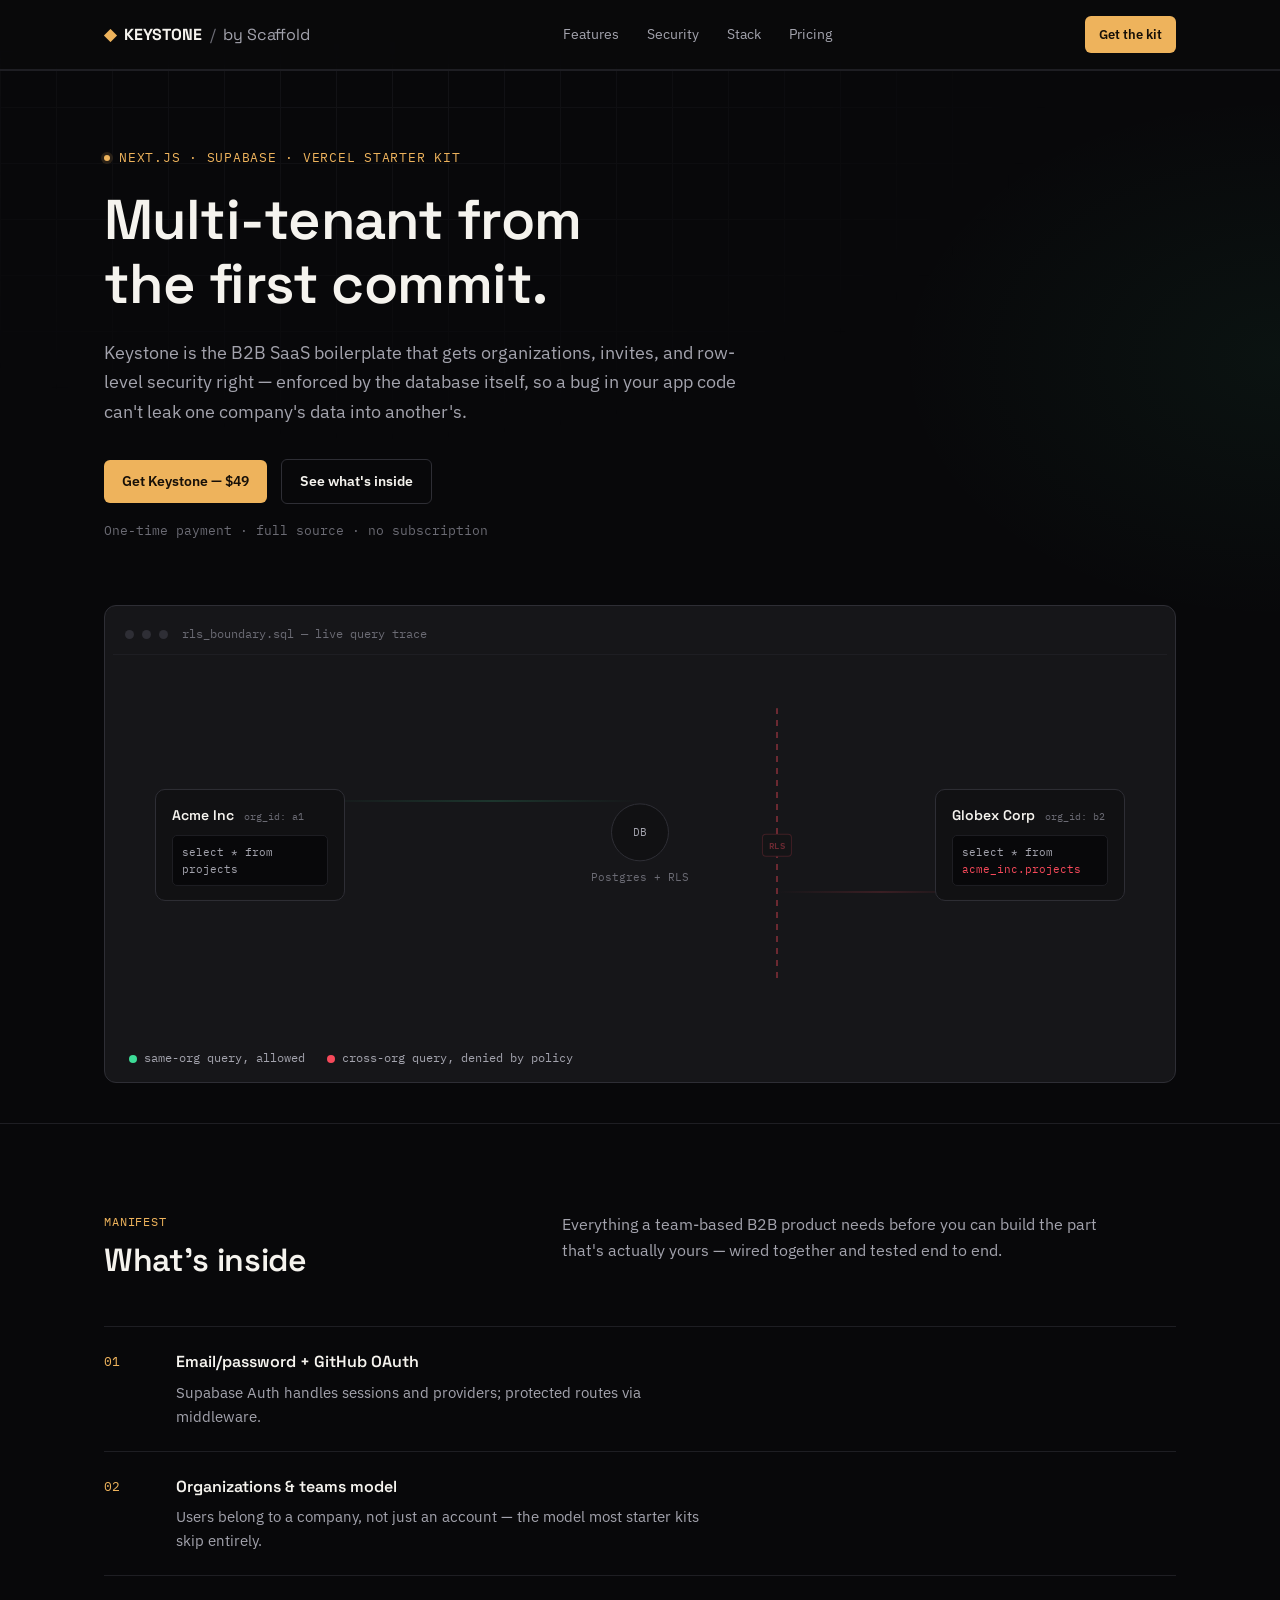
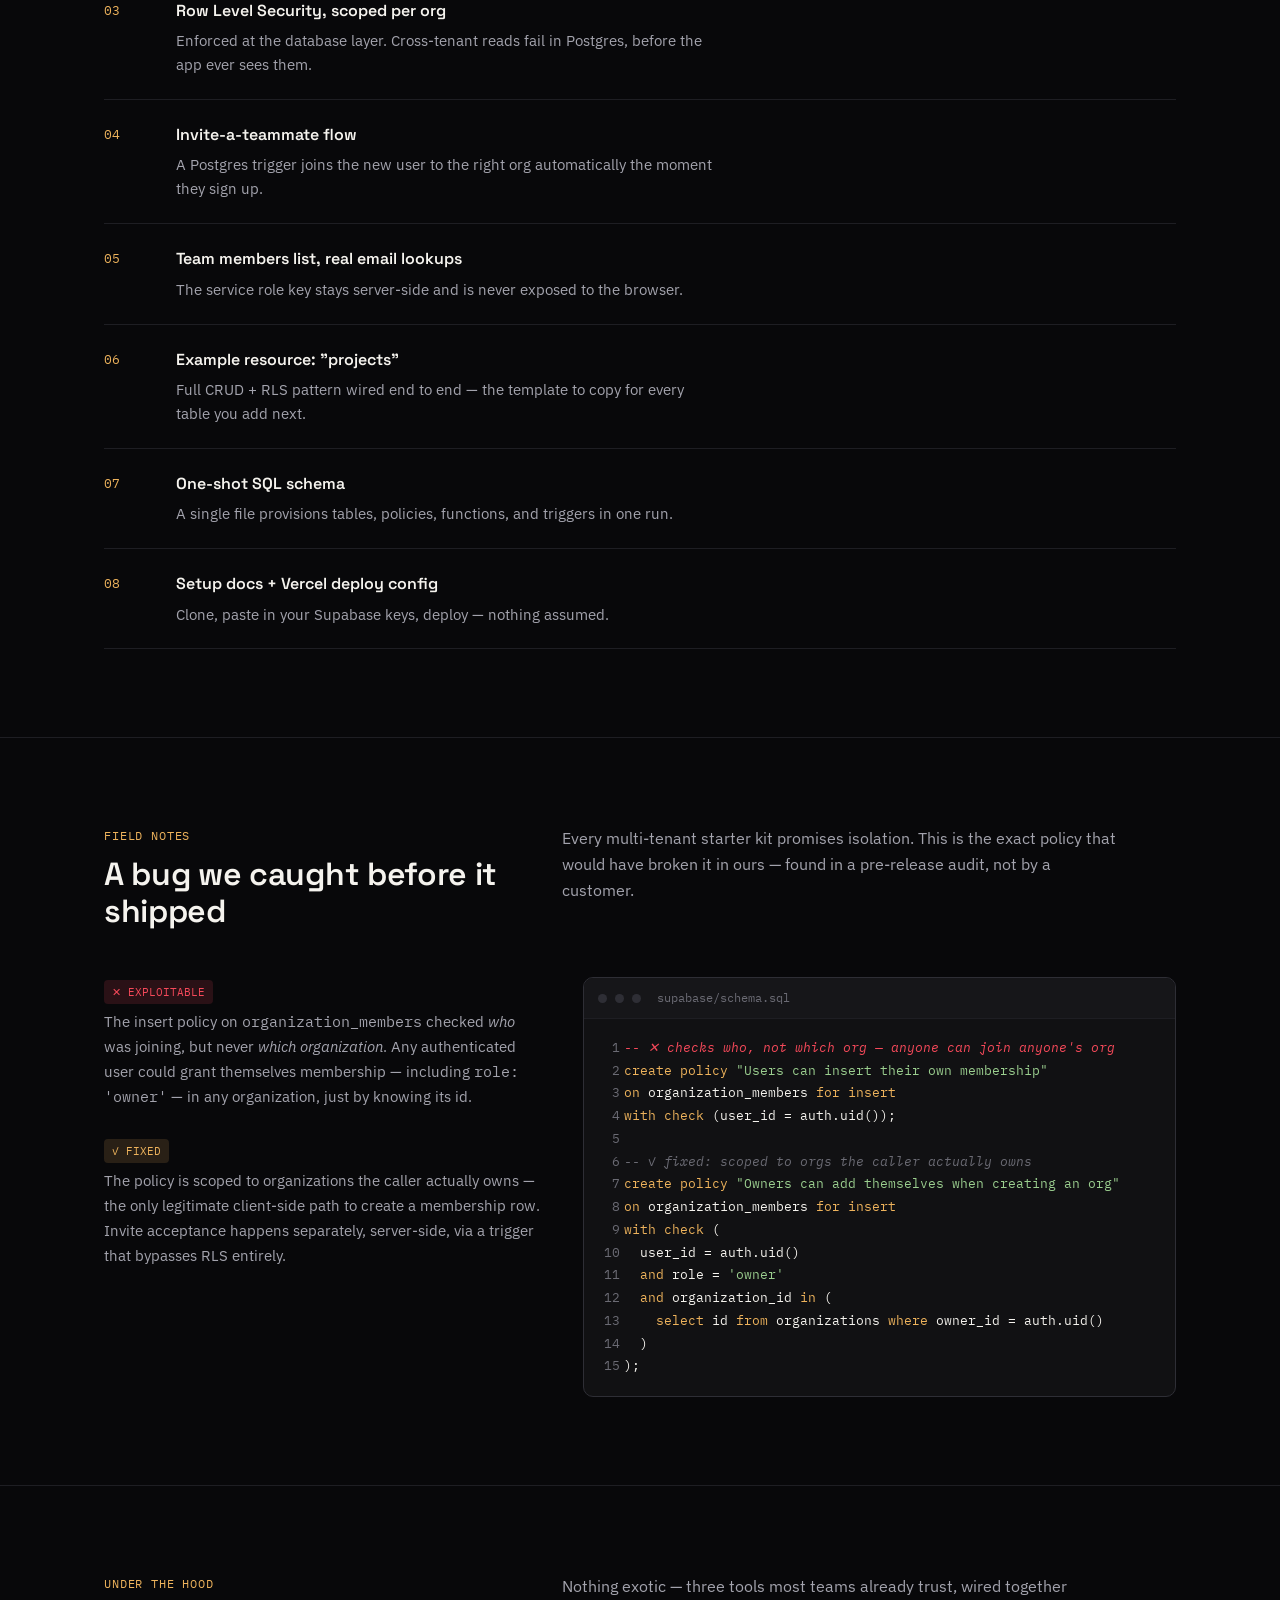
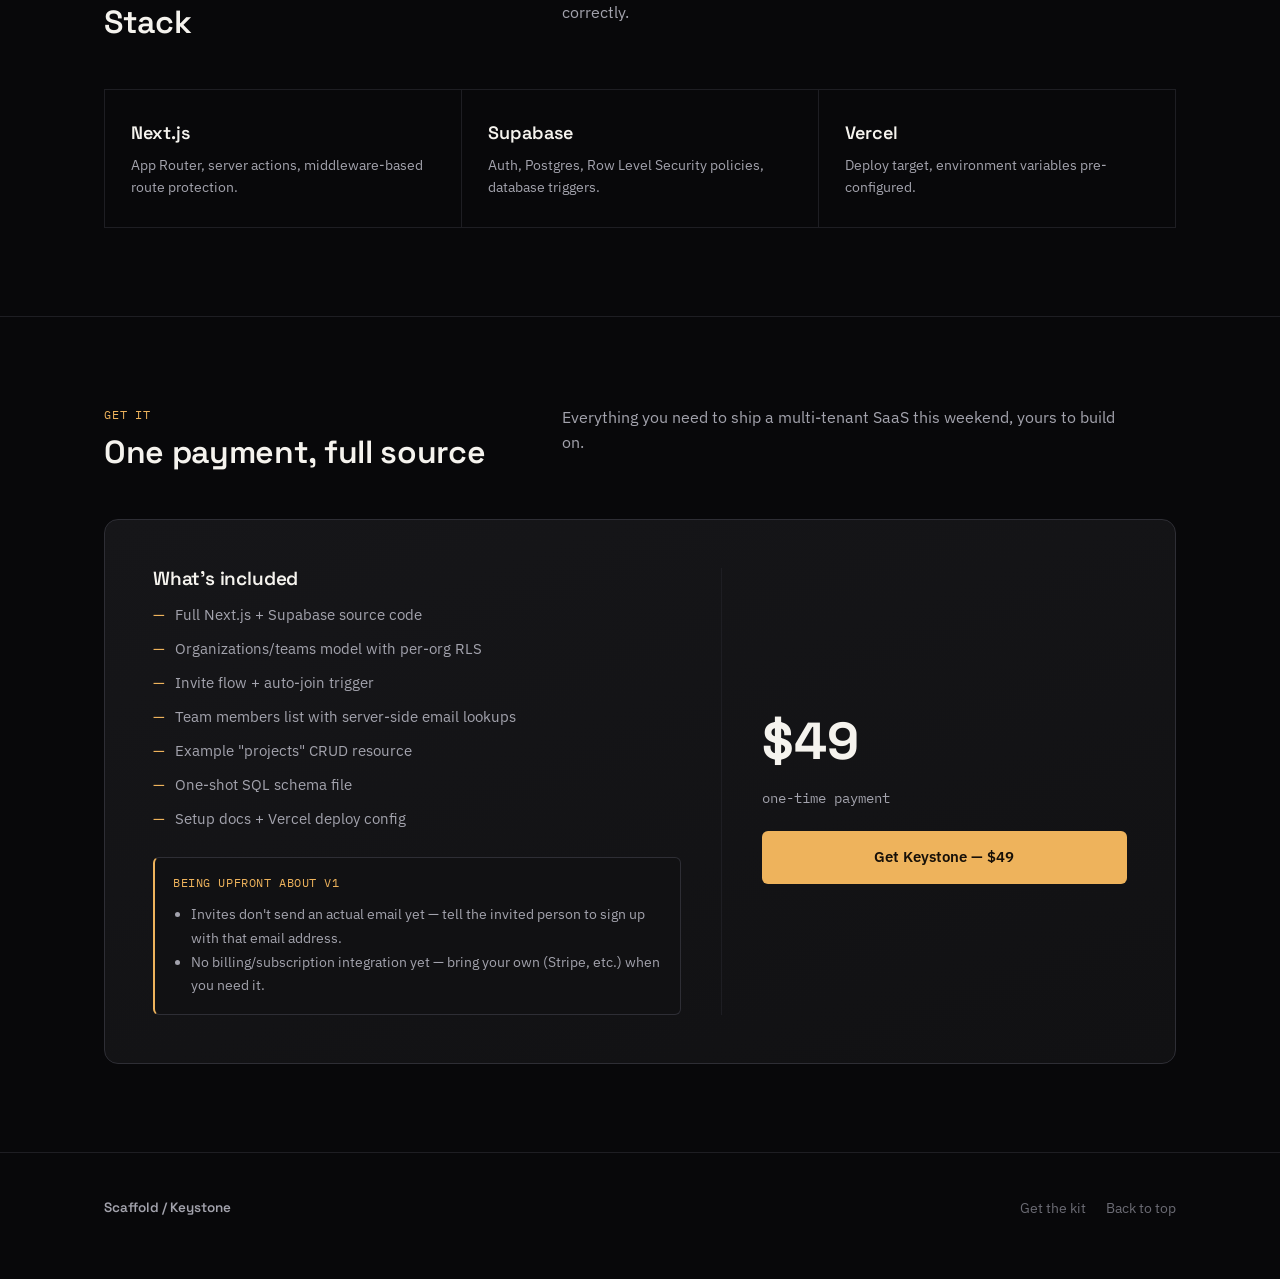
==== index.html @ 53130a19 "Replace field-notes bug story with the real one The recursion-bug story didn't match the product's a" ====
<!DOCTYPE html>
<html lang="en">
<head>
<meta charset="UTF-8">
<meta name="viewport" content="width=device-width, initial-scale=1.0">
<title>Keystone — a multi-tenant Next.js + Supabase SaaS starter kit</title>
<meta name="description" content="Keystone is a Next.js + Supabase + Vercel starter kit for B2B SaaS apps: auth, organizations, and Row Level Security enforced at the database layer — not just in app code. $49 one-time, by Scaffold.">
<meta name="keywords" content="Next.js Supabase starter kit, multi-tenant SaaS boilerplate, B2B SaaS starter, Supabase Row Level Security, Next.js SaaS template">
<meta property="og:title" content="Keystone — a multi-tenant Next.js + Supabase SaaS starter kit">
<meta property="og:description" content="Auth, organizations, and Row Level Security enforced at the database layer. $49 one-time.">
<meta property="og:type" content="website">
<meta name="theme-color" content="#0a0a0c">
<link rel="preconnect" href="https://fonts.googleapis.com">
<link rel="preconnect" href="https://fonts.gstatic.com" crossorigin>
<link href="https://fonts.googleapis.com/css2?family=Space+Grotesk:wght@500;600;700&family=IBM+Plex+Sans:wght@400;500;600&family=IBM+Plex+Mono:wght@400;500;600&display=swap" rel="stylesheet">
<style>
  :root{
    --bg:#08080a;
    --bg-raised:#161619;
    --bg-inset:#111113;
    --border:#2e2e35;
    --border-soft:#1e1e23;
    --text:#f5f3ee;
    --text-dim:#a3a3ad;
    --text-faint:#6b6b74;
    --accent:#eeb35c;
    --accent-soft:rgba(238,179,92,0.14);
    --accent-line:rgba(238,179,92,0.45);
    --success:#3ddc97;
    --success-soft:rgba(61,220,151,0.14);
    --success-line:rgba(61,220,151,0.5);
    --deny:#f6495a;
    --deny-soft:rgba(246,73,90,0.14);
    --deny-line:rgba(246,73,90,0.5);
    --maxw:1120px;
  }

  *{ box-sizing:border-box; }
  html{ scroll-behavior:smooth; }

  body{
    margin:0;
    background:
      radial-gradient(ellipse 900px 560px at 18% -8%, rgba(238,179,92,0.10), transparent 60%),
      radial-gradient(ellipse 700px 480px at 100% 8%, rgba(61,220,151,0.05), transparent 55%),
      var(--bg);
    color:var(--text);
    font-family:'IBM Plex Sans', -apple-system, sans-serif;
    font-size:16px;
    line-height:1.65;
    -webkit-font-smoothing:antialiased;
  }

  h1,h2,h3{
    font-family:'Space Grotesk', sans-serif;
    font-weight:600;
    line-height:1.14;
    margin:0;
    letter-spacing:-0.01em;
    color:var(--text);
  }

  a{ color:inherit; }
  p{ margin:0; }

  code, .mono{ font-family:'IBM Plex Mono', monospace; }

  .wrap{
    max-width:var(--maxw);
    margin:0 auto;
    padding:0 24px;
  }

  ::selection{ background:var(--accent-soft); color:var(--accent); }

  /* ---------- reveal-on-scroll ---------- */
  .reveal{
    opacity:0;
    transform:translateY(18px);
    transition:opacity 0.7s cubic-bezier(.2,.7,.2,1), transform 0.7s cubic-bezier(.2,.7,.2,1);
  }
  .reveal.in-view{ opacity:1; transform:translateY(0); }
  .reveal-stagger.in-view .stagger-item{ opacity:1; transform:translateY(0); }
  .stagger-item{
    opacity:0;
    transform:translateY(14px);
    transition:opacity 0.6s cubic-bezier(.2,.7,.2,1), transform 0.6s cubic-bezier(.2,.7,.2,1);
  }
  @media (prefers-reduced-motion: reduce){
    .reveal, .stagger-item{ opacity:1 !important; transform:none !important; transition:none !important; }
  }

  /* ---------- nav ---------- */
  header.nav{
    position:sticky; top:0; z-index:30;
    background:rgba(10,10,12,0.82);
    backdrop-filter: blur(10px);
    -webkit-backdrop-filter: blur(10px);
    border-bottom:1px solid var(--border-soft);
  }
  .nav-inner{
    display:flex; align-items:center; justify-content:space-between;
    padding:16px 24px;
    max-width:var(--maxw); margin:0 auto;
  }
  .nav-brand{
    display:flex; align-items:baseline; gap:8px;
    font-family:'Space Grotesk', sans-serif;
    font-weight:700;
    font-size:16px;
    letter-spacing:-0.01em;
    text-decoration:none;
  }
  .nav-brand .mark{ color:var(--accent); }
  .nav-brand .sep{ color:var(--text-faint); font-weight:400; }
  .nav-brand .sub{ color:var(--text-dim); font-weight:400; }
  .nav-links{
    display:flex; gap:28px;
    font-size:14px;
    color:var(--text-dim);
  }
  .nav-links a{ text-decoration:none; transition:color 0.15s ease; }
  .nav-links a:hover{ color:var(--text); }
  .nav-right{ display:flex; align-items:center; gap:24px; }

  .btn{
    font-family:'IBM Plex Sans', sans-serif;
    font-weight:600;
    font-size:14px;
    padding:10px 18px;
    border-radius:6px;
    text-decoration:none;
    display:inline-block;
    transition:transform 0.15s ease, background 0.15s ease, border-color 0.15s ease;
    white-space:nowrap;
  }
  .btn-accent{
    background:var(--accent);
    color:#171008;
  }
  .btn-accent:hover{ background:#eab26a; transform:translateY(-1px); }
  .btn-ghost{
    border:1px solid var(--border);
    color:var(--text);
  }
  .btn-ghost:hover{ border-color:var(--text-dim); }
  .btn-sm{ padding:8px 14px; font-size:13px; }

  @media (max-width:860px){
    .nav-links{ display:none; }
  }

  /* ---------- hero ---------- */
  .hero{
    padding:76px 0 40px;
    position:relative;
  }
  .hero::before{
    content:"";
    position:absolute;
    inset:-20px 0 auto 0;
    height:520px;
    background-image:
      linear-gradient(var(--border-soft) 1px, transparent 1px),
      linear-gradient(90deg, var(--border-soft) 1px, transparent 1px);
    background-size:56px 56px;
    mask-image:radial-gradient(ellipse 70% 100% at 30% 0%, black 0%, transparent 75%);
    -webkit-mask-image:radial-gradient(ellipse 70% 100% at 30% 0%, black 0%, transparent 75%);
    opacity:0.55;
    pointer-events:none;
    z-index:0;
  }
  .hero > .wrap{ position:relative; z-index:1; }
  .hero-eyebrow{
    font-family:'IBM Plex Mono', monospace;
    font-size:12.5px;
    letter-spacing:0.06em;
    text-transform:uppercase;
    color:var(--accent);
    margin-bottom:20px;
    display:flex; align-items:center; gap:9px;
  }
  .hero-eyebrow::before{
    content:"";
    width:6px; height:6px; border-radius:50%;
    background:var(--accent);
    box-shadow:0 0 0 3px var(--accent-soft);
  }
  .hero h1{
    font-size:clamp(34px, 5.4vw, 56px);
    max-width:15ch;
  }
  .hero-sub{
    margin-top:22px;
    max-width:60ch;
    color:var(--text-dim);
    font-size:clamp(15.5px, 1.6vw, 18px);
  }
  .hero-ctas{
    margin-top:32px;
    display:flex;
    gap:14px;
    flex-wrap:wrap;
    align-items:center;
  }
  .hero-note{
    margin-top:16px;
    font-size:13px;
    color:var(--text-faint);
    font-family:'IBM Plex Mono', monospace;
  }

  /* ---------- rls diagram ---------- */
  .diagram-shell{
    margin-top:64px;
    border:1px solid var(--border);
    border-radius:12px;
    background:var(--bg-raised);
    padding:8px;
  }
  .diagram-titlebar{
    display:flex; align-items:center; gap:8px;
    padding:10px 12px;
    border-bottom:1px solid var(--border-soft);
  }
  .diagram-titlebar .dot{ width:9px; height:9px; border-radius:50%; background:var(--border); }
  .diagram-titlebar .label{
    margin-left:6px;
    font-family:'IBM Plex Mono', monospace;
    font-size:12px;
    color:var(--text-faint);
  }
  .rls-diagram{
    position:relative;
    height:clamp(300px, 34vw, 380px);
    padding:28px 4%;
  }
  .org-panel{
    position:absolute;
    top:50%;
    transform:translateY(-50%);
    width:min(30%, 190px);
    border:1px solid var(--border);
    border-radius:10px;
    background:var(--bg-inset);
    padding:14px 16px;
  }
  .org-a{ left:4%; }
  .org-b{ right:4%; }
  .org-panel .org-name{
    font-family:'Space Grotesk', sans-serif;
    font-weight:600;
    font-size:14px;
    margin-bottom:8px;
  }
  .org-panel .org-name .tag{
    display:inline-block;
    font-family:'IBM Plex Mono', monospace;
    font-size:10px;
    font-weight:400;
    color:var(--text-faint);
    margin-left:6px;
  }
  .org-panel .query-line{
    font-family:'IBM Plex Mono', monospace;
    font-size:11px;
    color:var(--text-dim);
    background:var(--bg);
    border:1px solid var(--border-soft);
    border-radius:5px;
    padding:8px 9px;
    line-height:1.5;
    word-break:break-word;
  }
  .org-panel .query-line .cross{ color:var(--deny); }

  .db-core{
    position:absolute;
    left:50%; top:50%;
    transform:translate(-50%,-50%);
    text-align:center;
    z-index:2;
  }
  .db-core .db-icon{
    position:relative;
    width:58px; height:58px;
    margin:0 auto 8px;
    border-radius:50%;
    border:1px solid var(--border);
    background:var(--bg-inset);
    display:flex; align-items:center; justify-content:center;
    font-family:'IBM Plex Mono', monospace;
    font-size:11px;
    color:var(--text-dim);
  }
  .db-core .db-caption{
    font-family:'IBM Plex Mono', monospace;
    font-size:10.5px;
    color:var(--text-faint);
    white-space:nowrap;
  }
  .db-ring{
    position:absolute;
    top:0; left:50%;
    width:58px; height:58px;
    transform:translateX(-50%);
    border-radius:50%;
    border:1px solid var(--success-line);
    opacity:0;
    pointer-events:none;
  }

  /* faint circuit tracks connecting each org to the boundary */
  .track{
    position:absolute;
    top:38%;
    height:2px;
    border-radius:2px;
    opacity:0.16;
    z-index:0;
  }
  .track-allow{ left:19%; width:31%; background:linear-gradient(90deg, transparent, var(--success) 55%, transparent); }
  .track-deny{ top:62%; left:63%; width:18%; background:linear-gradient(90deg, transparent, var(--deny) 55%, transparent); }

  .barrier{
    position:absolute;
    left:63%; top:50%;
    width:2px; height:72%;
    transform:translate(-50%,-50%);
    background-image:repeating-linear-gradient(to bottom, var(--deny) 0 6px, transparent 6px 12px);
    opacity:0.38;
    z-index:1;
  }
  .barrier-badge{
    position:absolute;
    top:50%; left:50%;
    transform:translate(-50%,-50%);
    background:var(--bg-inset);
    border:1px solid var(--deny-line);
    color:var(--deny);
    font-family:'IBM Plex Mono', monospace;
    font-size:9px;
    font-weight:600;
    letter-spacing:0.04em;
    padding:3px 6px;
    border-radius:4px;
    white-space:nowrap;
  }

  .packet{
    position:absolute;
    top:38%;
    width:9px; height:9px;
    border-radius:50%;
    opacity:0;
    z-index:2;
  }
  .packet-allow{ background:var(--success); box-shadow:0 0 6px var(--success), 0 0 14px var(--success-soft); }
  .packet-deny{ top:62%; background:var(--deny); box-shadow:0 0 6px var(--deny), 0 0 14px var(--deny-soft); }

  .verdict{
    position:absolute;
    font-family:'IBM Plex Mono', monospace;
    font-size:11px;
    font-weight:600;
    opacity:0;
    white-space:nowrap;
  }
  .verdict-allow{ top:22%; left:50%; transform:translateX(-50%); color:var(--success); }
  .verdict-deny{ top:74%; left:50%; transform:translateX(-50%); color:var(--deny); }

  .rls-diagram.animate .track-allow{ animation: track-pulse 5s cubic-bezier(.4,0,.2,1) infinite; }
  .rls-diagram.animate .track-deny{ animation: track-pulse 5s cubic-bezier(.4,0,.2,1) infinite; }
  .rls-diagram.animate .barrier{ animation: barrier-flash 5s cubic-bezier(.4,0,.2,1) infinite; }
  .rls-diagram.animate .packet-allow{ animation: travel-allow 5s cubic-bezier(.4,0,.2,1) infinite; }
  .rls-diagram.animate .packet-deny{ animation: travel-deny 5s cubic-bezier(.4,0,.2,1) infinite; }
  .rls-diagram.animate .db-ring{ animation: db-ripple 5s cubic-bezier(.4,0,.2,1) infinite; }
  .rls-diagram.animate .verdict-allow{ animation: verdict-allow 5s cubic-bezier(.4,0,.2,1) infinite; }
  .rls-diagram.animate .verdict-deny{ animation: verdict-deny 5s cubic-bezier(.4,0,.2,1) infinite; }

  @keyframes track-pulse{
    0%, 4%{ opacity:0.14; }
    12%, 32%{ opacity:0.9; }
    38%{ opacity:0.14; }
    60%{ opacity:0.14; }
    66%, 86%{ opacity:0.9; }
    94%, 100%{ opacity:0.14; }
  }
  @keyframes barrier-flash{
    0%, 36%{ opacity:0.38; transform:translate(-50%,-50%); }
    40%{ opacity:1; transform:translate(-53%,-50%); }
    43%{ opacity:1; transform:translate(-47%,-50%); }
    46%{ opacity:1; transform:translate(-50%,-50%); }
    58%{ opacity:0.38; }
    100%{ opacity:0.38; }
  }
  @keyframes travel-allow{
    0%{ left:19%; opacity:0; transform:scale(0.5); }
    6%{ opacity:1; transform:scale(1); }
    34%{ left:46%; opacity:1; transform:scale(1); }
    40%{ left:50%; opacity:1; transform:scale(0.3); }
    43%{ opacity:0; transform:scale(0.2); }
    57%{ opacity:0; left:50%; transform:scale(0.2); }
    61%{ opacity:1; left:50%; transform:scale(1); }
    90%{ left:19%; opacity:1; transform:scale(1); }
    100%{ left:19%; opacity:0; transform:scale(0.5); }
  }
  @keyframes travel-deny{
    0%{ left:81%; opacity:0; transform:scale(0.5); }
    6%{ opacity:1; transform:scale(1); }
    34%{ left:66%; opacity:1; }
    40%{ left:63%; opacity:1; transform:scale(1.3); }
    43%{ left:67%; opacity:1; transform:scale(0.85); }
    46%{ left:63%; opacity:1; transform:scale(1.1); }
    50%{ left:68%; opacity:1; transform:scale(1); }
    90%{ left:81%; opacity:1; transform:scale(1); }
    100%{ left:81%; opacity:0; transform:scale(0.5); }
  }
  @keyframes verdict-allow{
    0%, 38%{ opacity:0; }
    44%{ opacity:1; }
    56%{ opacity:1; }
    64%, 100%{ opacity:0; }
  }
  @keyframes verdict-deny{
    0%, 38%{ opacity:0; }
    44%{ opacity:1; }
    56%{ opacity:1; }
    64%, 100%{ opacity:0; }
  }
  @keyframes db-ripple{
    0%, 38%{ transform:translateX(-50%) scale(1); opacity:0; }
    41%{ transform:translateX(-50%) scale(1); opacity:0.9; }
    58%{ transform:translateX(-50%) scale(2.4); opacity:0; }
    100%{ opacity:0; }
  }

  @media (max-width:640px){
    .org-panel{ width:min(38%, 150px); padding:10px 11px; }
    .org-panel .org-name{ font-size:12.5px; }
    .org-panel .query-line{ font-size:9.5px; padding:6px 7px; }
    .db-core .db-icon{ width:44px; height:44px; font-size:9px; }
    .db-ring{ width:44px; height:44px; }
    .db-core .db-caption{ font-size:9px; }
    .verdict{ font-size:9.5px; }
    .barrier-badge{ font-size:8px; padding:2px 4px; }
  }

  .diagram-legend{
    display:flex; gap:22px; flex-wrap:wrap;
    padding:14px 16px 6px;
    font-family:'IBM Plex Mono', monospace;
    font-size:11.5px;
    color:var(--text-dim);
  }
  .diagram-legend .sw{ display:inline-flex; align-items:center; gap:7px; }
  .diagram-legend .dot{ width:8px; height:8px; border-radius:50%; }

  /* ---------- sections ---------- */
  section{ padding:88px 0; border-top:1px solid var(--border-soft); }
  .section-head{
    display:grid;
    grid-template-columns: 0.8fr 1.2fr;
    gap:48px;
    margin-bottom:48px;
    align-items:start;
  }
  .section-eyebrow{
    font-family:'IBM Plex Mono', monospace;
    font-size:12px;
    text-transform:uppercase;
    letter-spacing:0.07em;
    color:var(--accent);
    margin-bottom:10px;
  }
  .section-head h2{ font-size:clamp(24px,3vw,32px); }
  .section-head p{ color:var(--text-dim); max-width:56ch; font-size:15.5px; }
  @media (max-width:760px){
    .section-head{ grid-template-columns:1fr; gap:14px; }
  }

  /* ---------- manifest ---------- */
  .manifest{ border-top:1px solid var(--border-soft); }
  .manifest-row{
    display:grid;
    grid-template-columns: 52px 1fr;
    gap:20px;
    padding:22px 0;
    border-bottom:1px solid var(--border-soft);
  }
  .manifest-row .idx{
    font-family:'IBM Plex Mono', monospace;
    font-size:13px;
    color:var(--accent);
    padding-top:2px;
  }
  .manifest-row .label{
    font-family:'Space Grotesk', sans-serif;
    font-weight:600;
    font-size:16px;
  }
  .manifest-row .desc{
    color:var(--text-dim);
    font-size:14.5px;
    margin-top:5px;
    max-width:60ch;
  }

  /* ---------- code section ---------- */
  .code-grid{
    display:grid;
    grid-template-columns: 0.85fr 1.15fr;
    gap:40px;
    align-items:start;
  }
  @media (max-width:900px){
    .code-grid{ grid-template-columns:1fr; }
  }
  .code-note{ color:var(--text-dim); font-size:15px; }
  .code-note + .code-note{ margin-top:16px; }
  .code-badge{
    display:inline-block;
    font-family:'IBM Plex Mono', monospace;
    font-size:11px;
    padding:3px 8px;
    border-radius:4px;
    margin-bottom:6px;
  }
  .code-badge.bad{ background:var(--deny-soft); color:var(--deny); }
  .code-badge.good{ background:var(--accent-soft); color:var(--accent); }

  .editor{
    border:1px solid var(--border);
    border-radius:10px;
    overflow:hidden;
    background:var(--bg-inset);
  }
  .editor-bar{
    display:flex; align-items:center; gap:8px;
    padding:10px 14px;
    background:var(--bg-raised);
    border-bottom:1px solid var(--border-soft);
  }
  .editor-bar .dot{ width:9px; height:9px; border-radius:50%; background:var(--border); }
  .editor-bar .filename{
    margin-left:8px;
    font-family:'IBM Plex Mono', monospace;
    font-size:12px;
    color:var(--text-faint);
  }
  pre.code{
    margin:0;
    padding:18px 20px;
    overflow-x:auto;
    font-family:'IBM Plex Mono', monospace;
    font-size:13px;
    line-height:1.75;
  }
  pre.code .ln{ display:inline-block; width:1.6em; color:var(--text-faint); user-select:none; }
  pre.code .kw{ color:var(--accent); }
  pre.code .fn{ color:#7fc9d9; }
  pre.code .str{ color:#9bcf8f; }
  pre.code .cm{ color:var(--text-faint); font-style:italic; }
  pre.code .bad-line{ color:var(--deny); }

  /* ---------- stack ---------- */
  .stack-list{
    display:grid;
    grid-template-columns:repeat(3,1fr);
    border-top:1px solid var(--border-soft);
    border-left:1px solid var(--border-soft);
  }
  .stack-item{
    padding:28px 26px;
    border-right:1px solid var(--border-soft);
    border-bottom:1px solid var(--border-soft);
  }
  .stack-item .name{
    font-family:'Space Grotesk', sans-serif;
    font-weight:600; font-size:18px;
  }
  .stack-item .role{ color:var(--text-dim); font-size:14px; margin-top:8px; line-height:1.55; }
  @media (max-width:760px){
    .stack-list{ grid-template-columns:1fr; }
  }

  /* ---------- pricing ---------- */
  .pricing-card{
    border:1px solid var(--border);
    border-radius:14px;
    padding:clamp(28px,4vw,48px);
    background:linear-gradient(160deg, var(--bg-raised), var(--bg-inset));
    display:grid;
    grid-template-columns: 1.3fr 1fr;
    gap:40px;
  }
  @media (max-width:800px){
    .pricing-card{ grid-template-columns:1fr; }
  }
  .pricing-card h3{ font-size:19px; margin-bottom:14px; }
  .included-list{ list-style:none; margin:0; padding:0; display:flex; flex-direction:column; gap:10px; }
  .included-list li{
    display:flex; gap:10px;
    font-size:14.5px; color:var(--text-dim);
  }
  .included-list li::before{ content:"—"; color:var(--accent); flex-shrink:0; }

  .limits-box{
    margin-top:26px;
    padding:16px 18px;
    border:1px solid var(--border);
    border-left:2px solid var(--accent);
    border-radius:6px;
    background:var(--bg-inset);
  }
  .limits-box .limits-title{
    font-family:'IBM Plex Mono', monospace;
    font-size:11.5px;
    text-transform:uppercase;
    letter-spacing:0.05em;
    color:var(--accent);
    margin-bottom:10px;
  }
  .limits-box ul{ margin:0; padding-left:18px; color:var(--text-dim); font-size:14px; line-height:1.7; }

  .price-panel{
    border-left:1px solid var(--border-soft);
    padding-left:40px;
    display:flex; flex-direction:column; justify-content:center;
  }
  @media (max-width:800px){
    .price-panel{ border-left:none; border-top:1px solid var(--border-soft); padding-left:0; padding-top:28px; }
  }
  .price-panel .price{
    font-family:'Space Grotesk', sans-serif;
    font-size:52px;
    font-weight:700;
    color:var(--text);
  }
  .price-panel .price-note{ color:var(--text-dim); font-size:13.5px; margin-top:2px; font-family:'IBM Plex Mono', monospace; }
  .price-panel .btn{ margin-top:22px; text-align:center; font-size:15px; padding:14px 22px; }

  /* ---------- footer ---------- */
  footer{
    padding:44px 0 60px;
    border-top:1px solid var(--border-soft);
  }
  .footer-inner{
    display:flex; justify-content:space-between; align-items:center;
    flex-wrap:wrap; gap:16px;
    color:var(--text-faint); font-size:13.5px;
  }
  .footer-brand{ font-family:'Space Grotesk', sans-serif; font-weight:600; color:var(--text-dim); }
  .footer-links{ display:flex; gap:20px; }
  .footer-links a{ text-decoration:none; color:var(--text-faint); transition:color 0.15s ease; }
  .footer-links a:hover{ color:var(--text-dim); }

  :focus-visible{ outline:2px solid var(--accent); outline-offset:2px; }
</style>
</head>
<body>

<header class="nav">
  <div class="nav-inner">
    <a class="nav-brand" href="#top">
      <span class="mark">◆</span> KEYSTONE <span class="sep">/</span> <span class="sub">by Scaffold</span>
    </a>
    <div class="nav-links">
      <a href="#features">Features</a>
      <a href="#story">Security</a>
      <a href="#stack">Stack</a>
      <a href="#pricing">Pricing</a>
    </div>
    <div class="nav-right">
      <a class="btn btn-accent btn-sm" href="https://ashtonlathams.gumroad.com/l/jemyec" target="_blank" rel="noopener">Get the kit</a>
    </div>
  </div>
</header>

<section class="hero" id="top">
  <div class="wrap">
    <div class="hero-eyebrow">Next.js · Supabase · Vercel starter kit</div>
    <h1 class="reveal">Multi-tenant from the first commit.</h1>
    <p class="hero-sub reveal">Keystone is the B2B SaaS boilerplate that gets organizations, invites, and row-level security right — enforced by the database itself, so a bug in your app code can't leak one company's data into another's.</p>
    <div class="hero-ctas reveal">
      <a class="btn btn-accent" href="https://ashtonlathams.gumroad.com/l/jemyec" target="_blank" rel="noopener">Get Keystone — $49</a>
      <a class="btn btn-ghost" href="#features">See what's inside</a>
    </div>
    <div class="hero-note reveal">One-time payment · full source · no subscription</div>

    <div class="diagram-shell reveal" id="diagramShell">
      <div class="diagram-titlebar">
        <span class="dot"></span><span class="dot"></span><span class="dot"></span>
        <span class="label">rls_boundary.sql — live query trace</span>
      </div>
      <div class="rls-diagram" id="rlsDiagram">
        <div class="track track-allow"></div>
        <div class="track track-deny"></div>
        <div class="barrier">
          <span class="barrier-badge">RLS</span>
        </div>

        <div class="org-panel org-a">
          <div class="org-name">Acme Inc <span class="tag">org_id: a1</span></div>
          <div class="query-line">select * from projects</div>
        </div>

        <div class="db-core" id="dbCore">
          <div class="db-ring"></div>
          <div class="db-icon">DB</div>
          <div class="db-caption">Postgres + RLS</div>
        </div>

        <div class="org-panel org-b">
          <div class="org-name">Globex Corp <span class="tag">org_id: b2</span></div>
          <div class="query-line">select * from <span class="cross">acme_inc.projects</span></div>
        </div>

        <div class="packet packet-allow"></div>
        <div class="packet packet-deny"></div>
        <div class="verdict verdict-allow">200 OK · 3 rows</div>
        <div class="verdict verdict-deny">403 · 0 rows</div>
      </div>
      <div class="diagram-legend">
        <span class="sw"><span class="dot" style="background:var(--success)"></span> same-org query, allowed</span>
        <span class="sw"><span class="dot" style="background:var(--deny)"></span> cross-org query, denied by policy</span>
      </div>
    </div>
  </div>
</section>

<section id="features">
  <div class="wrap">
    <div class="section-head reveal">
      <div>
        <div class="section-eyebrow">Manifest</div>
        <h2>What's inside</h2>
      </div>
      <p>Everything a team-based B2B product needs before you can build the part that's actually yours — wired together and tested end to end.</p>
    </div>

    <div class="manifest reveal-stagger">
      <div class="manifest-row stagger-item">
        <div class="idx">01</div>
        <div><div class="label">Email/password + GitHub OAuth</div><div class="desc">Supabase Auth handles sessions and providers; protected routes via middleware.</div></div>
      </div>
      <div class="manifest-row stagger-item">
        <div class="idx">02</div>
        <div><div class="label">Organizations &amp; teams model</div><div class="desc">Users belong to a company, not just an account — the model most starter kits skip entirely.</div></div>
      </div>
      <div class="manifest-row stagger-item">
        <div class="idx">03</div>
        <div><div class="label">Row Level Security, scoped per org</div><div class="desc">Enforced at the database layer. Cross-tenant reads fail in Postgres, before the app ever sees them.</div></div>
      </div>
      <div class="manifest-row stagger-item">
        <div class="idx">04</div>
        <div><div class="label">Invite-a-teammate flow</div><div class="desc">A Postgres trigger joins the new user to the right org automatically the moment they sign up.</div></div>
      </div>
      <div class="manifest-row stagger-item">
        <div class="idx">05</div>
        <div><div class="label">Team members list, real email lookups</div><div class="desc">The service role key stays server-side and is never exposed to the browser.</div></div>
      </div>
      <div class="manifest-row stagger-item">
        <div class="idx">06</div>
        <div><div class="label">Example resource: "projects"</div><div class="desc">Full CRUD + RLS pattern wired end to end — the template to copy for every table you add next.</div></div>
      </div>
      <div class="manifest-row stagger-item">
        <div class="idx">07</div>
        <div><div class="label">One-shot SQL schema</div><div class="desc">A single file provisions tables, policies, functions, and triggers in one run.</div></div>
      </div>
      <div class="manifest-row stagger-item">
        <div class="idx">08</div>
        <div><div class="label">Setup docs + Vercel deploy config</div><div class="desc">Clone, paste in your Supabase keys, deploy — nothing assumed.</div></div>
      </div>
    </div>
  </div>
</section>

<section id="story">
  <div class="wrap">
    <div class="section-head reveal">
      <div>
        <div class="section-eyebrow">Field notes</div>
        <h2>A bug we caught before it shipped</h2>
      </div>
      <p>Every multi-tenant starter kit promises isolation. This is the exact policy that would have broken it in ours — found in a pre-release audit, not by a customer.</p>
    </div>

    <div class="code-grid">
      <div class="reveal">
        <span class="code-badge bad">✕ EXPLOITABLE</span>
        <p class="code-note">The insert policy on <code>organization_members</code> checked <em>who</em> was joining, but never <em>which organization</em>. Any authenticated user could grant themselves membership — including <code>role: 'owner'</code> — in any organization, just by knowing its id.</p>
        <p class="code-note"><span class="code-badge good" style="margin-top:14px;">✓ FIXED</span><br>The policy is scoped to organizations the caller actually owns — the only legitimate client-side path to create a membership row. Invite acceptance happens separately, server-side, via a trigger that bypasses RLS entirely.</p>
      </div>

      <div class="editor reveal">
        <div class="editor-bar">
          <span class="dot"></span><span class="dot"></span><span class="dot"></span>
          <span class="filename">supabase/schema.sql</span>
        </div>
        <pre class="code"><span class="ln"> 1</span><span class="cm bad-line">-- ✕ checks who, not which org — anyone can join anyone's org</span>
<span class="ln"> 2</span><span class="kw">create policy</span> <span class="str">"Users can insert their own membership"</span>
<span class="ln"> 3</span><span class="kw">on</span> organization_members <span class="kw">for insert</span>
<span class="ln"> 4</span><span class="kw">with check</span> (user_id = auth.uid());
<span class="ln"> 5</span>
<span class="ln"> 6</span><span class="cm">-- ✓ fixed: scoped to orgs the caller actually owns</span>
<span class="ln"> 7</span><span class="kw">create policy</span> <span class="str">"Owners can add themselves when creating an org"</span>
<span class="ln"> 8</span><span class="kw">on</span> organization_members <span class="kw">for insert</span>
<span class="ln"> 9</span><span class="kw">with check</span> (
<span class="ln">10</span>  user_id = auth.uid()
<span class="ln">11</span>  <span class="kw">and</span> role = <span class="str">'owner'</span>
<span class="ln">12</span>  <span class="kw">and</span> organization_id <span class="kw">in</span> (
<span class="ln">13</span>    <span class="kw">select</span> id <span class="kw">from</span> organizations <span class="kw">where</span> owner_id = auth.uid()
<span class="ln">14</span>  )
<span class="ln">15</span>);</pre>
      </div>
    </div>
  </div>
</section>

<section id="stack">
  <div class="wrap">
    <div class="section-head reveal">
      <div>
        <div class="section-eyebrow">Under the hood</div>
        <h2>Stack</h2>
      </div>
      <p>Nothing exotic — three tools most teams already trust, wired together correctly.</p>
    </div>

    <div class="stack-list reveal-stagger">
      <div class="stack-item stagger-item">
        <div class="name">Next.js</div>
        <div class="role">App Router, server actions, middleware-based route protection.</div>
      </div>
      <div class="stack-item stagger-item">
        <div class="name">Supabase</div>
        <div class="role">Auth, Postgres, Row Level Security policies, database triggers.</div>
      </div>
      <div class="stack-item stagger-item">
        <div class="name">Vercel</div>
        <div class="role">Deploy target, environment variables pre-configured.</div>
      </div>
    </div>
  </div>
</section>

<section id="pricing">
  <div class="wrap">
    <div class="section-head reveal">
      <div>
        <div class="section-eyebrow">Get it</div>
        <h2>One payment, full source</h2>
      </div>
      <p>Everything you need to ship a multi-tenant SaaS this weekend, yours to build on.</p>
    </div>

    <div class="pricing-card reveal">
      <div>
        <h3>What's included</h3>
        <ul class="included-list">
          <li>Full Next.js + Supabase source code</li>
          <li>Organizations/teams model with per-org RLS</li>
          <li>Invite flow + auto-join trigger</li>
          <li>Team members list with server-side email lookups</li>
          <li>Example "projects" CRUD resource</li>
          <li>One-shot SQL schema file</li>
          <li>Setup docs + Vercel deploy config</li>
        </ul>

        <div class="limits-box">
          <div class="limits-title">Being upfront about v1</div>
          <ul>
            <li>Invites don't send an actual email yet — tell the invited person to sign up with that email address.</li>
            <li>No billing/subscription integration yet — bring your own (Stripe, etc.) when you need it.</li>
          </ul>
        </div>
      </div>

      <div class="price-panel">
        <div class="price">$49</div>
        <div class="price-note">one-time payment</div>
        <a class="btn btn-accent" href="https://ashtonlathams.gumroad.com/l/jemyec" target="_blank" rel="noopener">Get Keystone — $49</a>
      </div>
    </div>
  </div>
</section>

<footer>
  <div class="wrap footer-inner">
    <div class="footer-brand">Scaffold / Keystone</div>
    <div class="footer-links">
      <a href="https://ashtonlathams.gumroad.com/l/jemyec" target="_blank" rel="noopener">Get the kit</a>
      <a href="#top">Back to top</a>
    </div>
  </div>
</footer>

<script>
(function(){
  var reduceMotion = window.matchMedia('(prefers-reduced-motion: reduce)').matches;

  var revealEls = document.querySelectorAll('.reveal, .reveal-stagger');
  if('IntersectionObserver' in window && !reduceMotion){
    var io = new IntersectionObserver(function(entries){
      entries.forEach(function(entry){
        if(entry.isIntersecting){
          entry.target.classList.add('in-view');
          io.unobserve(entry.target);
        }
      });
    }, { threshold: 0.15, rootMargin: '0px 0px -40px 0px' });
    revealEls.forEach(function(el){ io.observe(el); });
  } else {
    revealEls.forEach(function(el){ el.classList.add('in-view'); });
  }

  var diagram = document.getElementById('rlsDiagram');
  if(diagram){
    if(reduceMotion){
      diagram.classList.add('static-state');
    } else if('IntersectionObserver' in window){
      var dio = new IntersectionObserver(function(entries){
        entries.forEach(function(entry){
          if(entry.isIntersecting){
            diagram.classList.add('animate');
            dio.unobserve(entry.target);
          }
        });
      }, { threshold: 0.3 });
      dio.observe(diagram);
    } else {
      diagram.classList.add('animate');
    }
  }
})();
</script>

</body>
</html>
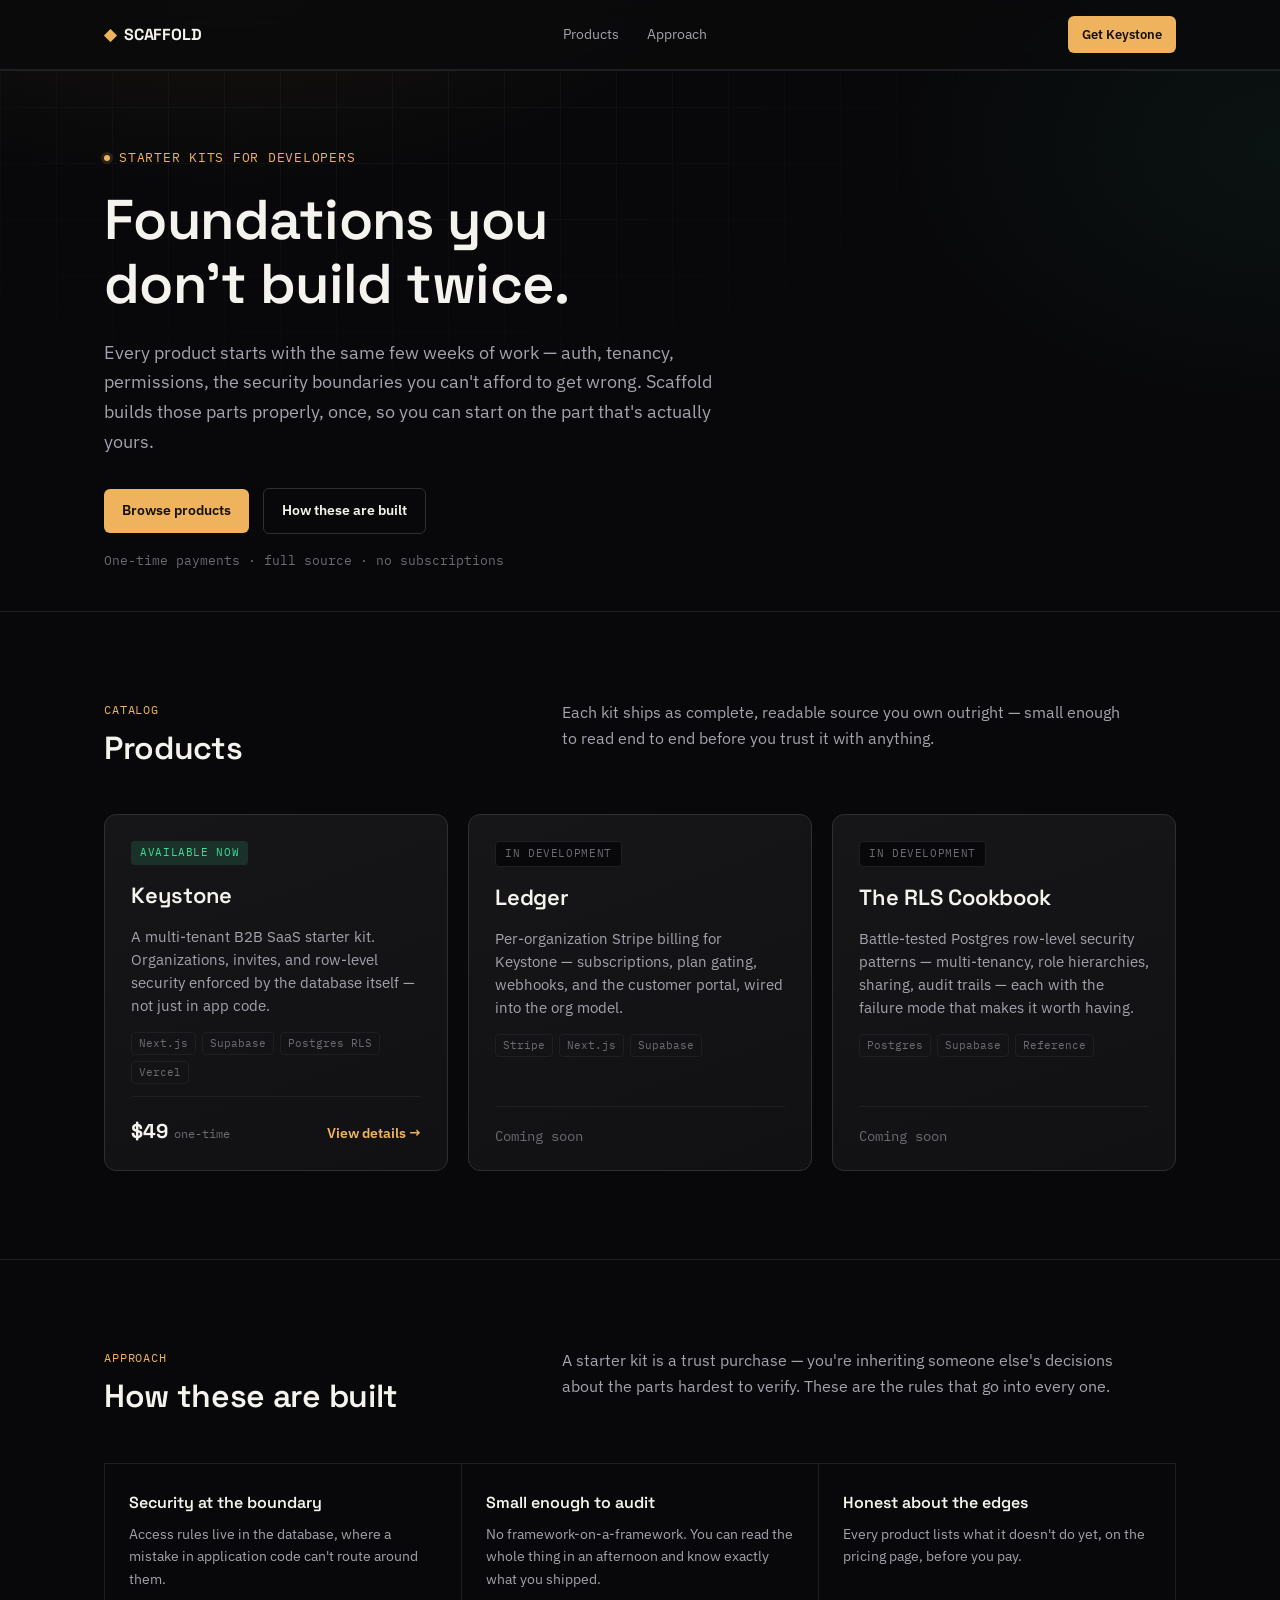
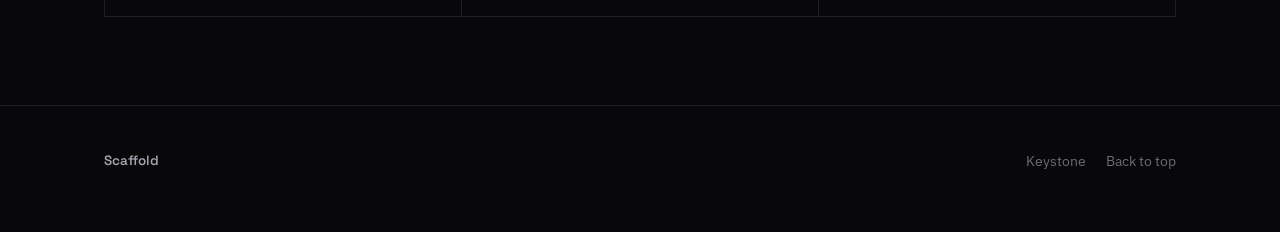
==== commit f84fff65: "Restructure as multi-product site: Scaffold root + /keystone/ Splits the single-page site into a Sca" ====
--- a/index.html
+++ b/index.html
@@ -3,884 +3,124 @@
 <head>
 <meta charset="UTF-8">
 <meta name="viewport" content="width=device-width, initial-scale=1.0">
-<title>Keystone — a multi-tenant Next.js + Supabase SaaS starter kit</title>
-<meta name="description" content="Keystone is a Next.js + Supabase + Vercel starter kit for B2B SaaS apps: auth, organizations, and Row Level Security enforced at the database layer — not just in app code. $49 one-time, by Scaffold.">
-<meta name="keywords" content="Next.js Supabase starter kit, multi-tenant SaaS boilerplate, B2B SaaS starter, Supabase Row Level Security, Next.js SaaS template">
-<meta property="og:title" content="Keystone — a multi-tenant Next.js + Supabase SaaS starter kit">
-<meta property="og:description" content="Auth, organizations, and Row Level Security enforced at the database layer. $49 one-time.">
+<title>Scaffold — production-ready starter kits for developers</title>
+<meta name="description" content="Scaffold builds starter kits for the parts of a product that are tedious to get right and dangerous to get wrong — auth, multi-tenancy, and database-level security. One-time payment, full source.">
+<meta name="keywords" content="developer starter kits, SaaS boilerplate, Next.js starter, Supabase starter kit, multi-tenant SaaS template">
+<meta property="og:title" content="Scaffold — production-ready starter kits for developers">
+<meta property="og:description" content="Starter kits for the parts that are tedious to get right and dangerous to get wrong. One-time payment, full source.">
 <meta property="og:type" content="website">
 <meta name="theme-color" content="#0a0a0c">
 <link rel="preconnect" href="https://fonts.googleapis.com">
 <link rel="preconnect" href="https://fonts.gstatic.com" crossorigin>
 <link href="https://fonts.googleapis.com/css2?family=Space+Grotesk:wght@500;600;700&family=IBM+Plex+Sans:wght@400;500;600&family=IBM+Plex+Mono:wght@400;500;600&display=swap" rel="stylesheet">
-<style>
-  :root{
-    --bg:#08080a;
-    --bg-raised:#161619;
-    --bg-inset:#111113;
-    --border:#2e2e35;
-    --border-soft:#1e1e23;
-    --text:#f5f3ee;
-    --text-dim:#a3a3ad;
-    --text-faint:#6b6b74;
-    --accent:#eeb35c;
-    --accent-soft:rgba(238,179,92,0.14);
-    --accent-line:rgba(238,179,92,0.45);
-    --success:#3ddc97;
-    --success-soft:rgba(61,220,151,0.14);
-    --success-line:rgba(61,220,151,0.5);
-    --deny:#f6495a;
-    --deny-soft:rgba(246,73,90,0.14);
-    --deny-line:rgba(246,73,90,0.5);
-    --maxw:1120px;
-  }
-
-  *{ box-sizing:border-box; }
-  html{ scroll-behavior:smooth; }
-
-  body{
-    margin:0;
-    background:
-      radial-gradient(ellipse 900px 560px at 18% -8%, rgba(238,179,92,0.10), transparent 60%),
-      radial-gradient(ellipse 700px 480px at 100% 8%, rgba(61,220,151,0.05), transparent 55%),
-      var(--bg);
-    color:var(--text);
-    font-family:'IBM Plex Sans', -apple-system, sans-serif;
-    font-size:16px;
-    line-height:1.65;
-    -webkit-font-smoothing:antialiased;
-  }
-
-  h1,h2,h3{
-    font-family:'Space Grotesk', sans-serif;
-    font-weight:600;
-    line-height:1.14;
-    margin:0;
-    letter-spacing:-0.01em;
-    color:var(--text);
-  }
-
-  a{ color:inherit; }
-  p{ margin:0; }
-
-  code, .mono{ font-family:'IBM Plex Mono', monospace; }
-
-  .wrap{
-    max-width:var(--maxw);
-    margin:0 auto;
-    padding:0 24px;
-  }
-
-  ::selection{ background:var(--accent-soft); color:var(--accent); }
-
-  /* ---------- reveal-on-scroll ---------- */
-  .reveal{
-    opacity:0;
-    transform:translateY(18px);
-    transition:opacity 0.7s cubic-bezier(.2,.7,.2,1), transform 0.7s cubic-bezier(.2,.7,.2,1);
-  }
-  .reveal.in-view{ opacity:1; transform:translateY(0); }
-  .reveal-stagger.in-view .stagger-item{ opacity:1; transform:translateY(0); }
-  .stagger-item{
-    opacity:0;
-    transform:translateY(14px);
-    transition:opacity 0.6s cubic-bezier(.2,.7,.2,1), transform 0.6s cubic-bezier(.2,.7,.2,1);
-  }
-  @media (prefers-reduced-motion: reduce){
-    .reveal, .stagger-item{ opacity:1 !important; transform:none !important; transition:none !important; }
-  }
-
-  /* ---------- nav ---------- */
-  header.nav{
-    position:sticky; top:0; z-index:30;
-    background:rgba(10,10,12,0.82);
-    backdrop-filter: blur(10px);
-    -webkit-backdrop-filter: blur(10px);
-    border-bottom:1px solid var(--border-soft);
-  }
-  .nav-inner{
-    display:flex; align-items:center; justify-content:space-between;
-    padding:16px 24px;
-    max-width:var(--maxw); margin:0 auto;
-  }
-  .nav-brand{
-    display:flex; align-items:baseline; gap:8px;
-    font-family:'Space Grotesk', sans-serif;
-    font-weight:700;
-    font-size:16px;
-    letter-spacing:-0.01em;
-    text-decoration:none;
-  }
-  .nav-brand .mark{ color:var(--accent); }
-  .nav-brand .sep{ color:var(--text-faint); font-weight:400; }
-  .nav-brand .sub{ color:var(--text-dim); font-weight:400; }
-  .nav-links{
-    display:flex; gap:28px;
-    font-size:14px;
-    color:var(--text-dim);
-  }
-  .nav-links a{ text-decoration:none; transition:color 0.15s ease; }
-  .nav-links a:hover{ color:var(--text); }
-  .nav-right{ display:flex; align-items:center; gap:24px; }
-
-  .btn{
-    font-family:'IBM Plex Sans', sans-serif;
-    font-weight:600;
-    font-size:14px;
-    padding:10px 18px;
-    border-radius:6px;
-    text-decoration:none;
-    display:inline-block;
-    transition:transform 0.15s ease, background 0.15s ease, border-color 0.15s ease;
-    white-space:nowrap;
-  }
-  .btn-accent{
-    background:var(--accent);
-    color:#171008;
-  }
-  .btn-accent:hover{ background:#eab26a; transform:translateY(-1px); }
-  .btn-ghost{
-    border:1px solid var(--border);
-    color:var(--text);
-  }
-  .btn-ghost:hover{ border-color:var(--text-dim); }
-  .btn-sm{ padding:8px 14px; font-size:13px; }
-
-  @media (max-width:860px){
-    .nav-links{ display:none; }
-  }
-
-  /* ---------- hero ---------- */
-  .hero{
-    padding:76px 0 40px;
-    position:relative;
-  }
-  .hero::before{
-    content:"";
-    position:absolute;
-    inset:-20px 0 auto 0;
-    height:520px;
-    background-image:
-      linear-gradient(var(--border-soft) 1px, transparent 1px),
-      linear-gradient(90deg, var(--border-soft) 1px, transparent 1px);
-    background-size:56px 56px;
-    mask-image:radial-gradient(ellipse 70% 100% at 30% 0%, black 0%, transparent 75%);
-    -webkit-mask-image:radial-gradient(ellipse 70% 100% at 30% 0%, black 0%, transparent 75%);
-    opacity:0.55;
-    pointer-events:none;
-    z-index:0;
-  }
-  .hero > .wrap{ position:relative; z-index:1; }
-  .hero-eyebrow{
-    font-family:'IBM Plex Mono', monospace;
-    font-size:12.5px;
-    letter-spacing:0.06em;
-    text-transform:uppercase;
-    color:var(--accent);
-    margin-bottom:20px;
-    display:flex; align-items:center; gap:9px;
-  }
-  .hero-eyebrow::before{
-    content:"";
-    width:6px; height:6px; border-radius:50%;
-    background:var(--accent);
-    box-shadow:0 0 0 3px var(--accent-soft);
-  }
-  .hero h1{
-    font-size:clamp(34px, 5.4vw, 56px);
-    max-width:15ch;
-  }
-  .hero-sub{
-    margin-top:22px;
-    max-width:60ch;
-    color:var(--text-dim);
-    font-size:clamp(15.5px, 1.6vw, 18px);
-  }
-  .hero-ctas{
-    margin-top:32px;
-    display:flex;
-    gap:14px;
-    flex-wrap:wrap;
-    align-items:center;
-  }
-  .hero-note{
-    margin-top:16px;
-    font-size:13px;
-    color:var(--text-faint);
-    font-family:'IBM Plex Mono', monospace;
-  }
-
-  /* ---------- rls diagram ---------- */
-  .diagram-shell{
-    margin-top:64px;
-    border:1px solid var(--border);
-    border-radius:12px;
-    background:var(--bg-raised);
-    padding:8px;
-  }
-  .diagram-titlebar{
-    display:flex; align-items:center; gap:8px;
-    padding:10px 12px;
-    border-bottom:1px solid var(--border-soft);
-  }
-  .diagram-titlebar .dot{ width:9px; height:9px; border-radius:50%; background:var(--border); }
-  .diagram-titlebar .label{
-    margin-left:6px;
-    font-family:'IBM Plex Mono', monospace;
-    font-size:12px;
-    color:var(--text-faint);
-  }
-  .rls-diagram{
-    position:relative;
-    height:clamp(300px, 34vw, 380px);
-    padding:28px 4%;
-  }
-  .org-panel{
-    position:absolute;
-    top:50%;
-    transform:translateY(-50%);
-    width:min(30%, 190px);
-    border:1px solid var(--border);
-    border-radius:10px;
-    background:var(--bg-inset);
-    padding:14px 16px;
-  }
-  .org-a{ left:4%; }
-  .org-b{ right:4%; }
-  .org-panel .org-name{
-    font-family:'Space Grotesk', sans-serif;
-    font-weight:600;
-    font-size:14px;
-    margin-bottom:8px;
-  }
-  .org-panel .org-name .tag{
-    display:inline-block;
-    font-family:'IBM Plex Mono', monospace;
-    font-size:10px;
-    font-weight:400;
-    color:var(--text-faint);
-    margin-left:6px;
-  }
-  .org-panel .query-line{
-    font-family:'IBM Plex Mono', monospace;
-    font-size:11px;
-    color:var(--text-dim);
-    background:var(--bg);
-    border:1px solid var(--border-soft);
-    border-radius:5px;
-    padding:8px 9px;
-    line-height:1.5;
-    word-break:break-word;
-  }
-  .org-panel .query-line .cross{ color:var(--deny); }
-
-  .db-core{
-    position:absolute;
-    left:50%; top:50%;
-    transform:translate(-50%,-50%);
-    text-align:center;
-    z-index:2;
-  }
-  .db-core .db-icon{
-    position:relative;
-    width:58px; height:58px;
-    margin:0 auto 8px;
-    border-radius:50%;
-    border:1px solid var(--border);
-    background:var(--bg-inset);
-    display:flex; align-items:center; justify-content:center;
-    font-family:'IBM Plex Mono', monospace;
-    font-size:11px;
-    color:var(--text-dim);
-  }
-  .db-core .db-caption{
-    font-family:'IBM Plex Mono', monospace;
-    font-size:10.5px;
-    color:var(--text-faint);
-    white-space:nowrap;
-  }
-  .db-ring{
-    position:absolute;
-    top:0; left:50%;
-    width:58px; height:58px;
-    transform:translateX(-50%);
-    border-radius:50%;
-    border:1px solid var(--success-line);
-    opacity:0;
-    pointer-events:none;
-  }
-
-  /* faint circuit tracks connecting each org to the boundary */
-  .track{
-    position:absolute;
-    top:38%;
-    height:2px;
-    border-radius:2px;
-    opacity:0.16;
-    z-index:0;
-  }
-  .track-allow{ left:19%; width:31%; background:linear-gradient(90deg, transparent, var(--success) 55%, transparent); }
-  .track-deny{ top:62%; left:63%; width:18%; background:linear-gradient(90deg, transparent, var(--deny) 55%, transparent); }
-
-  .barrier{
-    position:absolute;
-    left:63%; top:50%;
-    width:2px; height:72%;
-    transform:translate(-50%,-50%);
-    background-image:repeating-linear-gradient(to bottom, var(--deny) 0 6px, transparent 6px 12px);
-    opacity:0.38;
-    z-index:1;
-  }
-  .barrier-badge{
-    position:absolute;
-    top:50%; left:50%;
-    transform:translate(-50%,-50%);
-    background:var(--bg-inset);
-    border:1px solid var(--deny-line);
-    color:var(--deny);
-    font-family:'IBM Plex Mono', monospace;
-    font-size:9px;
-    font-weight:600;
-    letter-spacing:0.04em;
-    padding:3px 6px;
-    border-radius:4px;
-    white-space:nowrap;
-  }
-
-  .packet{
-    position:absolute;
-    top:38%;
-    width:9px; height:9px;
-    border-radius:50%;
-    opacity:0;
-    z-index:2;
-  }
-  .packet-allow{ background:var(--success); box-shadow:0 0 6px var(--success), 0 0 14px var(--success-soft); }
-  .packet-deny{ top:62%; background:var(--deny); box-shadow:0 0 6px var(--deny), 0 0 14px var(--deny-soft); }
-
-  .verdict{
-    position:absolute;
-    font-family:'IBM Plex Mono', monospace;
-    font-size:11px;
-    font-weight:600;
-    opacity:0;
-    white-space:nowrap;
-  }
-  .verdict-allow{ top:22%; left:50%; transform:translateX(-50%); color:var(--success); }
-  .verdict-deny{ top:74%; left:50%; transform:translateX(-50%); color:var(--deny); }
-
-  .rls-diagram.animate .track-allow{ animation: track-pulse 5s cubic-bezier(.4,0,.2,1) infinite; }
-  .rls-diagram.animate .track-deny{ animation: track-pulse 5s cubic-bezier(.4,0,.2,1) infinite; }
-  .rls-diagram.animate .barrier{ animation: barrier-flash 5s cubic-bezier(.4,0,.2,1) infinite; }
-  .rls-diagram.animate .packet-allow{ animation: travel-allow 5s cubic-bezier(.4,0,.2,1) infinite; }
-  .rls-diagram.animate .packet-deny{ animation: travel-deny 5s cubic-bezier(.4,0,.2,1) infinite; }
-  .rls-diagram.animate .db-ring{ animation: db-ripple 5s cubic-bezier(.4,0,.2,1) infinite; }
-  .rls-diagram.animate .verdict-allow{ animation: verdict-allow 5s cubic-bezier(.4,0,.2,1) infinite; }
-  .rls-diagram.animate .verdict-deny{ animation: verdict-deny 5s cubic-bezier(.4,0,.2,1) infinite; }
-
-  @keyframes track-pulse{
-    0%, 4%{ opacity:0.14; }
-    12%, 32%{ opacity:0.9; }
-    38%{ opacity:0.14; }
-    60%{ opacity:0.14; }
-    66%, 86%{ opacity:0.9; }
-    94%, 100%{ opacity:0.14; }
-  }
-  @keyframes barrier-flash{
-    0%, 36%{ opacity:0.38; transform:translate(-50%,-50%); }
-    40%{ opacity:1; transform:translate(-53%,-50%); }
-    43%{ opacity:1; transform:translate(-47%,-50%); }
-    46%{ opacity:1; transform:translate(-50%,-50%); }
-    58%{ opacity:0.38; }
-    100%{ opacity:0.38; }
-  }
-  @keyframes travel-allow{
-    0%{ left:19%; opacity:0; transform:scale(0.5); }
-    6%{ opacity:1; transform:scale(1); }
-    34%{ left:46%; opacity:1; transform:scale(1); }
-    40%{ left:50%; opacity:1; transform:scale(0.3); }
-    43%{ opacity:0; transform:scale(0.2); }
-    57%{ opacity:0; left:50%; transform:scale(0.2); }
-    61%{ opacity:1; left:50%; transform:scale(1); }
-    90%{ left:19%; opacity:1; transform:scale(1); }
-    100%{ left:19%; opacity:0; transform:scale(0.5); }
-  }
-  @keyframes travel-deny{
-    0%{ left:81%; opacity:0; transform:scale(0.5); }
-    6%{ opacity:1; transform:scale(1); }
-    34%{ left:66%; opacity:1; }
-    40%{ left:63%; opacity:1; transform:scale(1.3); }
-    43%{ left:67%; opacity:1; transform:scale(0.85); }
-    46%{ left:63%; opacity:1; transform:scale(1.1); }
-    50%{ left:68%; opacity:1; transform:scale(1); }
-    90%{ left:81%; opacity:1; transform:scale(1); }
-    100%{ left:81%; opacity:0; transform:scale(0.5); }
-  }
-  @keyframes verdict-allow{
-    0%, 38%{ opacity:0; }
-    44%{ opacity:1; }
-    56%{ opacity:1; }
-    64%, 100%{ opacity:0; }
-  }
-  @keyframes verdict-deny{
-    0%, 38%{ opacity:0; }
-    44%{ opacity:1; }
-    56%{ opacity:1; }
-    64%, 100%{ opacity:0; }
-  }
-  @keyframes db-ripple{
-    0%, 38%{ transform:translateX(-50%) scale(1); opacity:0; }
-    41%{ transform:translateX(-50%) scale(1); opacity:0.9; }
-    58%{ transform:translateX(-50%) scale(2.4); opacity:0; }
-    100%{ opacity:0; }
-  }
-
-  @media (max-width:640px){
-    .org-panel{ width:min(38%, 150px); padding:10px 11px; }
-    .org-panel .org-name{ font-size:12.5px; }
-    .org-panel .query-line{ font-size:9.5px; padding:6px 7px; }
-    .db-core .db-icon{ width:44px; height:44px; font-size:9px; }
-    .db-ring{ width:44px; height:44px; }
-    .db-core .db-caption{ font-size:9px; }
-    .verdict{ font-size:9.5px; }
-    .barrier-badge{ font-size:8px; padding:2px 4px; }
-  }
-
-  .diagram-legend{
-    display:flex; gap:22px; flex-wrap:wrap;
-    padding:14px 16px 6px;
-    font-family:'IBM Plex Mono', monospace;
-    font-size:11.5px;
-    color:var(--text-dim);
-  }
-  .diagram-legend .sw{ display:inline-flex; align-items:center; gap:7px; }
-  .diagram-legend .dot{ width:8px; height:8px; border-radius:50%; }
-
-  /* ---------- sections ---------- */
-  section{ padding:88px 0; border-top:1px solid var(--border-soft); }
-  .section-head{
-    display:grid;
-    grid-template-columns: 0.8fr 1.2fr;
-    gap:48px;
-    margin-bottom:48px;
-    align-items:start;
-  }
-  .section-eyebrow{
-    font-family:'IBM Plex Mono', monospace;
-    font-size:12px;
-    text-transform:uppercase;
-    letter-spacing:0.07em;
-    color:var(--accent);
-    margin-bottom:10px;
-  }
-  .section-head h2{ font-size:clamp(24px,3vw,32px); }
-  .section-head p{ color:var(--text-dim); max-width:56ch; font-size:15.5px; }
-  @media (max-width:760px){
-    .section-head{ grid-template-columns:1fr; gap:14px; }
-  }
-
-  /* ---------- manifest ---------- */
-  .manifest{ border-top:1px solid var(--border-soft); }
-  .manifest-row{
-    display:grid;
-    grid-template-columns: 52px 1fr;
-    gap:20px;
-    padding:22px 0;
-    border-bottom:1px solid var(--border-soft);
-  }
-  .manifest-row .idx{
-    font-family:'IBM Plex Mono', monospace;
-    font-size:13px;
-    color:var(--accent);
-    padding-top:2px;
-  }
-  .manifest-row .label{
-    font-family:'Space Grotesk', sans-serif;
-    font-weight:600;
-    font-size:16px;
-  }
-  .manifest-row .desc{
-    color:var(--text-dim);
-    font-size:14.5px;
-    margin-top:5px;
-    max-width:60ch;
-  }
-
-  /* ---------- code section ---------- */
-  .code-grid{
-    display:grid;
-    grid-template-columns: 0.85fr 1.15fr;
-    gap:40px;
-    align-items:start;
-  }
-  @media (max-width:900px){
-    .code-grid{ grid-template-columns:1fr; }
-  }
-  .code-note{ color:var(--text-dim); font-size:15px; }
-  .code-note + .code-note{ margin-top:16px; }
-  .code-badge{
-    display:inline-block;
-    font-family:'IBM Plex Mono', monospace;
-    font-size:11px;
-    padding:3px 8px;
-    border-radius:4px;
-    margin-bottom:6px;
-  }
-  .code-badge.bad{ background:var(--deny-soft); color:var(--deny); }
-  .code-badge.good{ background:var(--accent-soft); color:var(--accent); }
-
-  .editor{
-    border:1px solid var(--border);
-    border-radius:10px;
-    overflow:hidden;
-    background:var(--bg-inset);
-  }
-  .editor-bar{
-    display:flex; align-items:center; gap:8px;
-    padding:10px 14px;
-    background:var(--bg-raised);
-    border-bottom:1px solid var(--border-soft);
-  }
-  .editor-bar .dot{ width:9px; height:9px; border-radius:50%; background:var(--border); }
-  .editor-bar .filename{
-    margin-left:8px;
-    font-family:'IBM Plex Mono', monospace;
-    font-size:12px;
-    color:var(--text-faint);
-  }
-  pre.code{
-    margin:0;
-    padding:18px 20px;
-    overflow-x:auto;
-    font-family:'IBM Plex Mono', monospace;
-    font-size:13px;
-    line-height:1.75;
-  }
-  pre.code .ln{ display:inline-block; width:1.6em; color:var(--text-faint); user-select:none; }
-  pre.code .kw{ color:var(--accent); }
-  pre.code .fn{ color:#7fc9d9; }
-  pre.code .str{ color:#9bcf8f; }
-  pre.code .cm{ color:var(--text-faint); font-style:italic; }
-  pre.code .bad-line{ color:var(--deny); }
-
-  /* ---------- stack ---------- */
-  .stack-list{
-    display:grid;
-    grid-template-columns:repeat(3,1fr);
-    border-top:1px solid var(--border-soft);
-    border-left:1px solid var(--border-soft);
-  }
-  .stack-item{
-    padding:28px 26px;
-    border-right:1px solid var(--border-soft);
-    border-bottom:1px solid var(--border-soft);
-  }
-  .stack-item .name{
-    font-family:'Space Grotesk', sans-serif;
-    font-weight:600; font-size:18px;
-  }
-  .stack-item .role{ color:var(--text-dim); font-size:14px; margin-top:8px; line-height:1.55; }
-  @media (max-width:760px){
-    .stack-list{ grid-template-columns:1fr; }
-  }
-
-  /* ---------- pricing ---------- */
-  .pricing-card{
-    border:1px solid var(--border);
-    border-radius:14px;
-    padding:clamp(28px,4vw,48px);
-    background:linear-gradient(160deg, var(--bg-raised), var(--bg-inset));
-    display:grid;
-    grid-template-columns: 1.3fr 1fr;
-    gap:40px;
-  }
-  @media (max-width:800px){
-    .pricing-card{ grid-template-columns:1fr; }
-  }
-  .pricing-card h3{ font-size:19px; margin-bottom:14px; }
-  .included-list{ list-style:none; margin:0; padding:0; display:flex; flex-direction:column; gap:10px; }
-  .included-list li{
-    display:flex; gap:10px;
-    font-size:14.5px; color:var(--text-dim);
-  }
-  .included-list li::before{ content:"—"; color:var(--accent); flex-shrink:0; }
-
-  .limits-box{
-    margin-top:26px;
-    padding:16px 18px;
-    border:1px solid var(--border);
-    border-left:2px solid var(--accent);
-    border-radius:6px;
-    background:var(--bg-inset);
-  }
-  .limits-box .limits-title{
-    font-family:'IBM Plex Mono', monospace;
-    font-size:11.5px;
-    text-transform:uppercase;
-    letter-spacing:0.05em;
-    color:var(--accent);
-    margin-bottom:10px;
-  }
-  .limits-box ul{ margin:0; padding-left:18px; color:var(--text-dim); font-size:14px; line-height:1.7; }
-
-  .price-panel{
-    border-left:1px solid var(--border-soft);
-    padding-left:40px;
-    display:flex; flex-direction:column; justify-content:center;
-  }
-  @media (max-width:800px){
-    .price-panel{ border-left:none; border-top:1px solid var(--border-soft); padding-left:0; padding-top:28px; }
-  }
-  .price-panel .price{
-    font-family:'Space Grotesk', sans-serif;
-    font-size:52px;
-    font-weight:700;
-    color:var(--text);
-  }
-  .price-panel .price-note{ color:var(--text-dim); font-size:13.5px; margin-top:2px; font-family:'IBM Plex Mono', monospace; }
-  .price-panel .btn{ margin-top:22px; text-align:center; font-size:15px; padding:14px 22px; }
-
-  /* ---------- footer ---------- */
-  footer{
-    padding:44px 0 60px;
-    border-top:1px solid var(--border-soft);
-  }
-  .footer-inner{
-    display:flex; justify-content:space-between; align-items:center;
-    flex-wrap:wrap; gap:16px;
-    color:var(--text-faint); font-size:13.5px;
-  }
-  .footer-brand{ font-family:'Space Grotesk', sans-serif; font-weight:600; color:var(--text-dim); }
-  .footer-links{ display:flex; gap:20px; }
-  .footer-links a{ text-decoration:none; color:var(--text-faint); transition:color 0.15s ease; }
-  .footer-links a:hover{ color:var(--text-dim); }
-
-  :focus-visible{ outline:2px solid var(--accent); outline-offset:2px; }
-</style>
+<link rel="stylesheet" href="assets/base.css">
+<link rel="stylesheet" href="assets/home.css">
 </head>
 <body>
 
 <header class="nav">
   <div class="nav-inner">
     <a class="nav-brand" href="#top">
-      <span class="mark">◆</span> KEYSTONE <span class="sep">/</span> <span class="sub">by Scaffold</span>
+      <span class="mark">◆</span> SCAFFOLD
     </a>
     <div class="nav-links">
-      <a href="#features">Features</a>
-      <a href="#story">Security</a>
-      <a href="#stack">Stack</a>
-      <a href="#pricing">Pricing</a>
+      <a href="#products">Products</a>
+      <a href="#approach">Approach</a>
     </div>
     <div class="nav-right">
-      <a class="btn btn-accent btn-sm" href="https://ashtonlathams.gumroad.com/l/jemyec" target="_blank" rel="noopener">Get the kit</a>
+      <a class="btn btn-accent btn-sm" href="keystone/">Get Keystone</a>
     </div>
   </div>
 </header>
 
 <section class="hero" id="top">
   <div class="wrap">
-    <div class="hero-eyebrow">Next.js · Supabase · Vercel starter kit</div>
-    <h1 class="reveal">Multi-tenant from the first commit.</h1>
-    <p class="hero-sub reveal">Keystone is the B2B SaaS boilerplate that gets organizations, invites, and row-level security right — enforced by the database itself, so a bug in your app code can't leak one company's data into another's.</p>
+    <div class="hero-eyebrow">Starter kits for developers</div>
+    <h1 class="reveal">Foundations you don't build twice.</h1>
+    <p class="hero-sub reveal">Every product starts with the same few weeks of work — auth, tenancy, permissions, the security boundaries you can't afford to get wrong. Scaffold builds those parts properly, once, so you can start on the part that's actually yours.</p>
     <div class="hero-ctas reveal">
-      <a class="btn btn-accent" href="https://ashtonlathams.gumroad.com/l/jemyec" target="_blank" rel="noopener">Get Keystone — $49</a>
-      <a class="btn btn-ghost" href="#features">See what's inside</a>
+      <a class="btn btn-accent" href="#products">Browse products</a>
+      <a class="btn btn-ghost" href="#approach">How these are built</a>
     </div>
-    <div class="hero-note reveal">One-time payment · full source · no subscription</div>
+    <div class="hero-note reveal">One-time payments · full source · no subscriptions</div>
+  </div>
+</section>
 
-    <div class="diagram-shell reveal" id="diagramShell">
-      <div class="diagram-titlebar">
-        <span class="dot"></span><span class="dot"></span><span class="dot"></span>
-        <span class="label">rls_boundary.sql — live query trace</span>
+<section id="products">
+  <div class="wrap">
+    <div class="section-head reveal">
+      <div>
+        <div class="section-eyebrow">Catalog</div>
+        <h2>Products</h2>
       </div>
-      <div class="rls-diagram" id="rlsDiagram">
-        <div class="track track-allow"></div>
-        <div class="track track-deny"></div>
-        <div class="barrier">
-          <span class="barrier-badge">RLS</span>
+      <p>Each kit ships as complete, readable source you own outright — small enough to read end to end before you trust it with anything.</p>
+    </div>
+
+    <div class="product-grid reveal-stagger">
+
+      <a class="product-card stagger-item" href="keystone/">
+        <span class="product-status live">Available now</span>
+        <div class="product-name">Keystone</div>
+        <p class="product-tagline">A multi-tenant B2B SaaS starter kit. Organizations, invites, and row-level security enforced by the database itself — not just in app code.</p>
+        <div class="product-tags">
+          <span>Next.js</span><span>Supabase</span><span>Postgres RLS</span><span>Vercel</span>
         </div>
+        <div class="product-meta">
+          <div class="product-price">$49<span class="unit">one-time</span></div>
+          <div class="product-cta">View details →</div>
+        </div>
+      </a>
 
-        <div class="org-panel org-a">
-          <div class="org-name">Acme Inc <span class="tag">org_id: a1</span></div>
-          <div class="query-line">select * from projects</div>
+      <div class="product-card is-soon stagger-item">
+        <span class="product-status soon">In development</span>
+        <div class="product-name">Ledger</div>
+        <p class="product-tagline">Per-organization Stripe billing for Keystone — subscriptions, plan gating, webhooks, and the customer portal, wired into the org model.</p>
+        <div class="product-tags">
+          <span>Stripe</span><span>Next.js</span><span>Supabase</span>
         </div>
+        <div class="product-meta">
+          <div class="product-price">Coming soon</div>
+        </div>
+      </div>
 
-        <div class="db-core" id="dbCore">
-          <div class="db-ring"></div>
-          <div class="db-icon">DB</div>
-          <div class="db-caption">Postgres + RLS</div>
+      <div class="product-card is-soon stagger-item">
+        <span class="product-status soon">In development</span>
+        <div class="product-name">The RLS Cookbook</div>
+        <p class="product-tagline">Battle-tested Postgres row-level security patterns — multi-tenancy, role hierarchies, sharing, audit trails — each with the failure mode that makes it worth having.</p>
+        <div class="product-tags">
+          <span>Postgres</span><span>Supabase</span><span>Reference</span>
         </div>
+        <div class="product-meta">
+          <div class="product-price">Coming soon</div>
+        </div>
+      </div>
 
-        <div class="org-panel org-b">
-          <div class="org-name">Globex Corp <span class="tag">org_id: b2</span></div>
-          <div class="query-line">select * from <span class="cross">acme_inc.projects</span></div>
-        </div>
-
-        <div class="packet packet-allow"></div>
-        <div class="packet packet-deny"></div>
-        <div class="verdict verdict-allow">200 OK · 3 rows</div>
-        <div class="verdict verdict-deny">403 · 0 rows</div>
-      </div>
-      <div class="diagram-legend">
-        <span class="sw"><span class="dot" style="background:var(--success)"></span> same-org query, allowed</span>
-        <span class="sw"><span class="dot" style="background:var(--deny)"></span> cross-org query, denied by policy</span>
-      </div>
     </div>
   </div>
 </section>
 
-<section id="features">
+<section id="approach">
   <div class="wrap">
     <div class="section-head reveal">
       <div>
-        <div class="section-eyebrow">Manifest</div>
-        <h2>What's inside</h2>
+        <div class="section-eyebrow">Approach</div>
+        <h2>How these are built</h2>
       </div>
-      <p>Everything a team-based B2B product needs before you can build the part that's actually yours — wired together and tested end to end.</p>
+      <p>A starter kit is a trust purchase — you're inheriting someone else's decisions about the parts hardest to verify. These are the rules that go into every one.</p>
     </div>
 
-    <div class="manifest reveal-stagger">
-      <div class="manifest-row stagger-item">
-        <div class="idx">01</div>
-        <div><div class="label">Email/password + GitHub OAuth</div><div class="desc">Supabase Auth handles sessions and providers; protected routes via middleware.</div></div>
+    <div class="principles reveal-stagger">
+      <div class="principle stagger-item">
+        <div class="p-title">Security at the boundary</div>
+        <div class="p-body">Access rules live in the database, where a mistake in application code can't route around them.</div>
       </div>
-      <div class="manifest-row stagger-item">
-        <div class="idx">02</div>
-        <div><div class="label">Organizations &amp; teams model</div><div class="desc">Users belong to a company, not just an account — the model most starter kits skip entirely.</div></div>
+      <div class="principle stagger-item">
+        <div class="p-title">Small enough to audit</div>
+        <div class="p-body">No framework-on-a-framework. You can read the whole thing in an afternoon and know exactly what you shipped.</div>
       </div>
-      <div class="manifest-row stagger-item">
-        <div class="idx">03</div>
-        <div><div class="label">Row Level Security, scoped per org</div><div class="desc">Enforced at the database layer. Cross-tenant reads fail in Postgres, before the app ever sees them.</div></div>
-      </div>
-      <div class="manifest-row stagger-item">
-        <div class="idx">04</div>
-        <div><div class="label">Invite-a-teammate flow</div><div class="desc">A Postgres trigger joins the new user to the right org automatically the moment they sign up.</div></div>
-      </div>
-      <div class="manifest-row stagger-item">
-        <div class="idx">05</div>
-        <div><div class="label">Team members list, real email lookups</div><div class="desc">The service role key stays server-side and is never exposed to the browser.</div></div>
-      </div>
-      <div class="manifest-row stagger-item">
-        <div class="idx">06</div>
-        <div><div class="label">Example resource: "projects"</div><div class="desc">Full CRUD + RLS pattern wired end to end — the template to copy for every table you add next.</div></div>
-      </div>
-      <div class="manifest-row stagger-item">
-        <div class="idx">07</div>
-        <div><div class="label">One-shot SQL schema</div><div class="desc">A single file provisions tables, policies, functions, and triggers in one run.</div></div>
-      </div>
-      <div class="manifest-row stagger-item">
-        <div class="idx">08</div>
-        <div><div class="label">Setup docs + Vercel deploy config</div><div class="desc">Clone, paste in your Supabase keys, deploy — nothing assumed.</div></div>
-      </div>
-    </div>
-  </div>
-</section>
-
-<section id="story">
-  <div class="wrap">
-    <div class="section-head reveal">
-      <div>
-        <div class="section-eyebrow">Field notes</div>
-        <h2>A bug we caught before it shipped</h2>
-      </div>
-      <p>Every multi-tenant starter kit promises isolation. This is the exact policy that would have broken it in ours — found in a pre-release audit, not by a customer.</p>
-    </div>
-
-    <div class="code-grid">
-      <div class="reveal">
-        <span class="code-badge bad">✕ EXPLOITABLE</span>
-        <p class="code-note">The insert policy on <code>organization_members</code> checked <em>who</em> was joining, but never <em>which organization</em>. Any authenticated user could grant themselves membership — including <code>role: 'owner'</code> — in any organization, just by knowing its id.</p>
-        <p class="code-note"><span class="code-badge good" style="margin-top:14px;">✓ FIXED</span><br>The policy is scoped to organizations the caller actually owns — the only legitimate client-side path to create a membership row. Invite acceptance happens separately, server-side, via a trigger that bypasses RLS entirely.</p>
-      </div>
-
-      <div class="editor reveal">
-        <div class="editor-bar">
-          <span class="dot"></span><span class="dot"></span><span class="dot"></span>
-          <span class="filename">supabase/schema.sql</span>
-        </div>
-        <pre class="code"><span class="ln"> 1</span><span class="cm bad-line">-- ✕ checks who, not which org — anyone can join anyone's org</span>
-<span class="ln"> 2</span><span class="kw">create policy</span> <span class="str">"Users can insert their own membership"</span>
-<span class="ln"> 3</span><span class="kw">on</span> organization_members <span class="kw">for insert</span>
-<span class="ln"> 4</span><span class="kw">with check</span> (user_id = auth.uid());
-<span class="ln"> 5</span>
-<span class="ln"> 6</span><span class="cm">-- ✓ fixed: scoped to orgs the caller actually owns</span>
-<span class="ln"> 7</span><span class="kw">create policy</span> <span class="str">"Owners can add themselves when creating an org"</span>
-<span class="ln"> 8</span><span class="kw">on</span> organization_members <span class="kw">for insert</span>
-<span class="ln"> 9</span><span class="kw">with check</span> (
-<span class="ln">10</span>  user_id = auth.uid()
-<span class="ln">11</span>  <span class="kw">and</span> role = <span class="str">'owner'</span>
-<span class="ln">12</span>  <span class="kw">and</span> organization_id <span class="kw">in</span> (
-<span class="ln">13</span>    <span class="kw">select</span> id <span class="kw">from</span> organizations <span class="kw">where</span> owner_id = auth.uid()
-<span class="ln">14</span>  )
-<span class="ln">15</span>);</pre>
-      </div>
-    </div>
-  </div>
-</section>
-
-<section id="stack">
-  <div class="wrap">
-    <div class="section-head reveal">
-      <div>
-        <div class="section-eyebrow">Under the hood</div>
-        <h2>Stack</h2>
-      </div>
-      <p>Nothing exotic — three tools most teams already trust, wired together correctly.</p>
-    </div>
-
-    <div class="stack-list reveal-stagger">
-      <div class="stack-item stagger-item">
-        <div class="name">Next.js</div>
-        <div class="role">App Router, server actions, middleware-based route protection.</div>
-      </div>
-      <div class="stack-item stagger-item">
-        <div class="name">Supabase</div>
-        <div class="role">Auth, Postgres, Row Level Security policies, database triggers.</div>
-      </div>
-      <div class="stack-item stagger-item">
-        <div class="name">Vercel</div>
-        <div class="role">Deploy target, environment variables pre-configured.</div>
-      </div>
-    </div>
-  </div>
-</section>
-
-<section id="pricing">
-  <div class="wrap">
-    <div class="section-head reveal">
-      <div>
-        <div class="section-eyebrow">Get it</div>
-        <h2>One payment, full source</h2>
-      </div>
-      <p>Everything you need to ship a multi-tenant SaaS this weekend, yours to build on.</p>
-    </div>
-
-    <div class="pricing-card reveal">
-      <div>
-        <h3>What's included</h3>
-        <ul class="included-list">
-          <li>Full Next.js + Supabase source code</li>
-          <li>Organizations/teams model with per-org RLS</li>
-          <li>Invite flow + auto-join trigger</li>
-          <li>Team members list with server-side email lookups</li>
-          <li>Example "projects" CRUD resource</li>
-          <li>One-shot SQL schema file</li>
-          <li>Setup docs + Vercel deploy config</li>
-        </ul>
-
-        <div class="limits-box">
-          <div class="limits-title">Being upfront about v1</div>
-          <ul>
-            <li>Invites don't send an actual email yet — tell the invited person to sign up with that email address.</li>
-            <li>No billing/subscription integration yet — bring your own (Stripe, etc.) when you need it.</li>
-          </ul>
-        </div>
-      </div>
-
-      <div class="price-panel">
-        <div class="price">$49</div>
-        <div class="price-note">one-time payment</div>
-        <a class="btn btn-accent" href="https://ashtonlathams.gumroad.com/l/jemyec" target="_blank" rel="noopener">Get Keystone — $49</a>
+      <div class="principle stagger-item">
+        <div class="p-title">Honest about the edges</div>
+        <div class="p-body">Every product lists what it doesn't do yet, on the pricing page, before you pay.</div>
       </div>
     </div>
   </div>
@@ -888,53 +128,15 @@
 
 <footer>
   <div class="wrap footer-inner">
-    <div class="footer-brand">Scaffold / Keystone</div>
+    <div class="footer-brand">Scaffold</div>
     <div class="footer-links">
-      <a href="https://ashtonlathams.gumroad.com/l/jemyec" target="_blank" rel="noopener">Get the kit</a>
+      <a href="keystone/">Keystone</a>
       <a href="#top">Back to top</a>
     </div>
   </div>
 </footer>
 
-<script>
-(function(){
-  var reduceMotion = window.matchMedia('(prefers-reduced-motion: reduce)').matches;
-
-  var revealEls = document.querySelectorAll('.reveal, .reveal-stagger');
-  if('IntersectionObserver' in window && !reduceMotion){
-    var io = new IntersectionObserver(function(entries){
-      entries.forEach(function(entry){
-        if(entry.isIntersecting){
-          entry.target.classList.add('in-view');
-          io.unobserve(entry.target);
-        }
-      });
-    }, { threshold: 0.15, rootMargin: '0px 0px -40px 0px' });
-    revealEls.forEach(function(el){ io.observe(el); });
-  } else {
-    revealEls.forEach(function(el){ el.classList.add('in-view'); });
-  }
-
-  var diagram = document.getElementById('rlsDiagram');
-  if(diagram){
-    if(reduceMotion){
-      diagram.classList.add('static-state');
-    } else if('IntersectionObserver' in window){
-      var dio = new IntersectionObserver(function(entries){
-        entries.forEach(function(entry){
-          if(entry.isIntersecting){
-            diagram.classList.add('animate');
-            dio.unobserve(entry.target);
-          }
-        });
-      }, { threshold: 0.3 });
-      dio.observe(diagram);
-    } else {
-      diagram.classList.add('animate');
-    }
-  }
-})();
-</script>
+<script src="assets/site.js"></script>
 
 </body>
 </html>
--- a/assets/base.css
+++ b/assets/base.css
@@ -0,0 +1,242 @@
+/* ============================================
+   Scaffold — shared base styles
+   Used by every product page and the home page.
+   ============================================ */
+
+:root{
+  --bg:#08080a;
+  --bg-raised:#161619;
+  --bg-inset:#111113;
+  --border:#2e2e35;
+  --border-soft:#1e1e23;
+  --text:#f5f3ee;
+  --text-dim:#a3a3ad;
+  --text-faint:#6b6b74;
+  --accent:#eeb35c;
+  --accent-soft:rgba(238,179,92,0.14);
+  --accent-line:rgba(238,179,92,0.45);
+  --success:#3ddc97;
+  --success-soft:rgba(61,220,151,0.14);
+  --success-line:rgba(61,220,151,0.5);
+  --deny:#f6495a;
+  --deny-soft:rgba(246,73,90,0.14);
+  --deny-line:rgba(246,73,90,0.5);
+  --maxw:1120px;
+}
+
+*{ box-sizing:border-box; }
+html{ scroll-behavior:smooth; }
+
+body{
+  margin:0;
+  background:
+    radial-gradient(ellipse 900px 560px at 18% -8%, rgba(238,179,92,0.10), transparent 60%),
+    radial-gradient(ellipse 700px 480px at 100% 8%, rgba(61,220,151,0.05), transparent 55%),
+    var(--bg);
+  color:var(--text);
+  font-family:'IBM Plex Sans', -apple-system, sans-serif;
+  font-size:16px;
+  line-height:1.65;
+  -webkit-font-smoothing:antialiased;
+}
+
+h1,h2,h3{
+  font-family:'Space Grotesk', sans-serif;
+  font-weight:600;
+  line-height:1.14;
+  margin:0;
+  letter-spacing:-0.01em;
+  color:var(--text);
+}
+
+a{ color:inherit; }
+p{ margin:0; }
+
+code, .mono{ font-family:'IBM Plex Mono', monospace; }
+
+.wrap{
+  max-width:var(--maxw);
+  margin:0 auto;
+  padding:0 24px;
+}
+
+::selection{ background:var(--accent-soft); color:var(--accent); }
+
+/* ---------- reveal-on-scroll ---------- */
+.reveal{
+  opacity:0;
+  transform:translateY(18px);
+  transition:opacity 0.7s cubic-bezier(.2,.7,.2,1), transform 0.7s cubic-bezier(.2,.7,.2,1);
+}
+.reveal.in-view{ opacity:1; transform:translateY(0); }
+.reveal-stagger.in-view .stagger-item{ opacity:1; transform:translateY(0); }
+.stagger-item{
+  opacity:0;
+  transform:translateY(14px);
+  transition:opacity 0.6s cubic-bezier(.2,.7,.2,1), transform 0.6s cubic-bezier(.2,.7,.2,1);
+}
+@media (prefers-reduced-motion: reduce){
+  .reveal, .stagger-item{ opacity:1 !important; transform:none !important; transition:none !important; }
+}
+
+/* ---------- nav ---------- */
+header.nav{
+  position:sticky; top:0; z-index:30;
+  background:rgba(10,10,12,0.82);
+  backdrop-filter: blur(10px);
+  -webkit-backdrop-filter: blur(10px);
+  border-bottom:1px solid var(--border-soft);
+}
+.nav-inner{
+  display:flex; align-items:center; justify-content:space-between;
+  padding:16px 24px;
+  max-width:var(--maxw); margin:0 auto;
+}
+.nav-brand{
+  display:flex; align-items:baseline; gap:8px;
+  font-family:'Space Grotesk', sans-serif;
+  font-weight:700;
+  font-size:16px;
+  letter-spacing:-0.01em;
+  text-decoration:none;
+}
+.nav-brand .mark{ color:var(--accent); }
+.nav-brand .sep{ color:var(--text-faint); font-weight:400; }
+.nav-brand .sub{ color:var(--text-dim); font-weight:400; }
+a.nav-brand-sub{ text-decoration:none; transition:color 0.15s ease; }
+a.nav-brand-sub:hover{ color:var(--text); }
+.nav-links{
+  display:flex; gap:28px;
+  font-size:14px;
+  color:var(--text-dim);
+}
+.nav-links a{ text-decoration:none; transition:color 0.15s ease; }
+.nav-links a:hover{ color:var(--text); }
+.nav-right{ display:flex; align-items:center; gap:24px; }
+
+.btn{
+  font-family:'IBM Plex Sans', sans-serif;
+  font-weight:600;
+  font-size:14px;
+  padding:10px 18px;
+  border-radius:6px;
+  text-decoration:none;
+  display:inline-block;
+  transition:transform 0.15s ease, background 0.15s ease, border-color 0.15s ease;
+  white-space:nowrap;
+}
+.btn-accent{
+  background:var(--accent);
+  color:#171008;
+}
+.btn-accent:hover{ background:#eab26a; transform:translateY(-1px); }
+.btn-ghost{
+  border:1px solid var(--border);
+  color:var(--text);
+}
+.btn-ghost:hover{ border-color:var(--text-dim); }
+.btn-sm{ padding:8px 14px; font-size:13px; }
+
+@media (max-width:860px){
+  .nav-links{ display:none; }
+}
+
+/* ---------- hero ---------- */
+.hero{
+  padding:76px 0 40px;
+  position:relative;
+}
+.hero::before{
+  content:"";
+  position:absolute;
+  inset:-20px 0 auto 0;
+  height:520px;
+  background-image:
+    linear-gradient(var(--border-soft) 1px, transparent 1px),
+    linear-gradient(90deg, var(--border-soft) 1px, transparent 1px);
+  background-size:56px 56px;
+  mask-image:radial-gradient(ellipse 70% 100% at 30% 0%, black 0%, transparent 75%);
+  -webkit-mask-image:radial-gradient(ellipse 70% 100% at 30% 0%, black 0%, transparent 75%);
+  opacity:0.55;
+  pointer-events:none;
+  z-index:0;
+}
+.hero > .wrap{ position:relative; z-index:1; }
+.hero-eyebrow{
+  font-family:'IBM Plex Mono', monospace;
+  font-size:12.5px;
+  letter-spacing:0.06em;
+  text-transform:uppercase;
+  color:var(--accent);
+  margin-bottom:20px;
+  display:flex; align-items:center; gap:9px;
+}
+.hero-eyebrow::before{
+  content:"";
+  width:6px; height:6px; border-radius:50%;
+  background:var(--accent);
+  box-shadow:0 0 0 3px var(--accent-soft);
+}
+.hero h1{
+  font-size:clamp(34px, 5.4vw, 56px);
+  max-width:15ch;
+}
+.hero-sub{
+  margin-top:22px;
+  max-width:60ch;
+  color:var(--text-dim);
+  font-size:clamp(15.5px, 1.6vw, 18px);
+}
+.hero-ctas{
+  margin-top:32px;
+  display:flex;
+  gap:14px;
+  flex-wrap:wrap;
+  align-items:center;
+}
+.hero-note{
+  margin-top:16px;
+  font-size:13px;
+  color:var(--text-faint);
+  font-family:'IBM Plex Mono', monospace;
+}
+
+/* ---------- sections ---------- */
+section{ padding:88px 0; border-top:1px solid var(--border-soft); }
+.section-head{
+  display:grid;
+  grid-template-columns: 0.8fr 1.2fr;
+  gap:48px;
+  margin-bottom:48px;
+  align-items:start;
+}
+.section-eyebrow{
+  font-family:'IBM Plex Mono', monospace;
+  font-size:12px;
+  text-transform:uppercase;
+  letter-spacing:0.07em;
+  color:var(--accent);
+  margin-bottom:10px;
+}
+.section-head h2{ font-size:clamp(24px,3vw,32px); }
+.section-head p{ color:var(--text-dim); max-width:56ch; font-size:15.5px; }
+@media (max-width:760px){
+  .section-head{ grid-template-columns:1fr; gap:14px; }
+}
+
+/* ---------- footer ---------- */
+footer{
+  padding:44px 0 60px;
+  border-top:1px solid var(--border-soft);
+}
+.footer-inner{
+  display:flex; justify-content:space-between; align-items:center;
+  flex-wrap:wrap; gap:16px;
+  color:var(--text-faint); font-size:13.5px;
+}
+.footer-brand{ font-family:'Space Grotesk', sans-serif; font-weight:600; color:var(--text-dim); }
+.footer-links{ display:flex; gap:20px; }
+.footer-links a{ text-decoration:none; color:var(--text-faint); transition:color 0.15s ease; }
+.footer-links a:hover{ color:var(--text-dim); }
+
+:focus-visible{ outline:2px solid var(--accent); outline-offset:2px; }
--- a/assets/home.css
+++ b/assets/home.css
@@ -0,0 +1,117 @@
+/* ============================================
+   Scaffold home — product index styles
+   Requires base.css
+   ============================================ */
+
+.product-grid{
+  display:grid;
+  grid-template-columns:repeat(auto-fit, minmax(300px, 1fr));
+  gap:20px;
+}
+
+.product-card{
+  position:relative;
+  border:1px solid var(--border);
+  border-radius:12px;
+  background:linear-gradient(160deg, var(--bg-raised), var(--bg-inset));
+  padding:26px 26px 22px;
+  display:flex;
+  flex-direction:column;
+  gap:12px;
+  text-decoration:none;
+  transition:border-color 0.18s ease, transform 0.18s ease;
+}
+a.product-card:hover{
+  border-color:var(--accent-line);
+  transform:translateY(-2px);
+}
+
+.product-status{
+  font-family:'IBM Plex Mono', monospace;
+  font-size:10.5px;
+  letter-spacing:0.06em;
+  text-transform:uppercase;
+  display:inline-flex; align-items:center; gap:7px;
+  align-self:flex-start;
+  padding:3px 9px;
+  border-radius:4px;
+}
+.product-status.live{ background:var(--success-soft); color:var(--success); }
+.product-status.soon{ background:var(--bg); color:var(--text-faint); border:1px solid var(--border-soft); }
+
+.product-name{
+  font-family:'Space Grotesk', sans-serif;
+  font-weight:600;
+  font-size:22px;
+  letter-spacing:-0.01em;
+}
+.product-tagline{
+  color:var(--text-dim);
+  font-size:14.5px;
+  line-height:1.6;
+}
+
+.product-tags{
+  display:flex; flex-wrap:wrap; gap:6px;
+  margin-top:2px;
+}
+.product-tags span{
+  font-family:'IBM Plex Mono', monospace;
+  font-size:10.5px;
+  color:var(--text-faint);
+  border:1px solid var(--border-soft);
+  border-radius:4px;
+  padding:2px 7px;
+}
+
+.product-meta{
+  margin-top:auto;
+  padding-top:18px;
+  border-top:1px solid var(--border-soft);
+  display:flex; align-items:baseline; justify-content:space-between;
+  gap:12px;
+}
+.product-price{
+  font-family:'Space Grotesk', sans-serif;
+  font-weight:700;
+  font-size:20px;
+  color:var(--text);
+}
+.product-price .unit{
+  font-family:'IBM Plex Mono', monospace;
+  font-weight:400;
+  font-size:11.5px;
+  color:var(--text-faint);
+  margin-left:6px;
+}
+.product-cta{
+  font-size:13.5px;
+  font-weight:600;
+  color:var(--accent);
+  white-space:nowrap;
+}
+.product-card.is-soon{ opacity:0.72; }
+.product-card.is-soon .product-price{ color:var(--text-faint); font-size:14px; font-family:'IBM Plex Mono', monospace; font-weight:400; }
+
+/* ---------- principles strip ---------- */
+.principles{
+  display:grid;
+  grid-template-columns:repeat(3,1fr);
+  border-top:1px solid var(--border-soft);
+  border-left:1px solid var(--border-soft);
+}
+.principle{
+  padding:26px 24px;
+  border-right:1px solid var(--border-soft);
+  border-bottom:1px solid var(--border-soft);
+}
+.principle .p-title{
+  font-family:'Space Grotesk', sans-serif;
+  font-weight:600;
+  font-size:16px;
+  margin-bottom:7px;
+}
+.principle .p-body{ color:var(--text-dim); font-size:14px; line-height:1.6; }
+@media (max-width:760px){
+  .principles{ grid-template-columns:1fr; }
+}
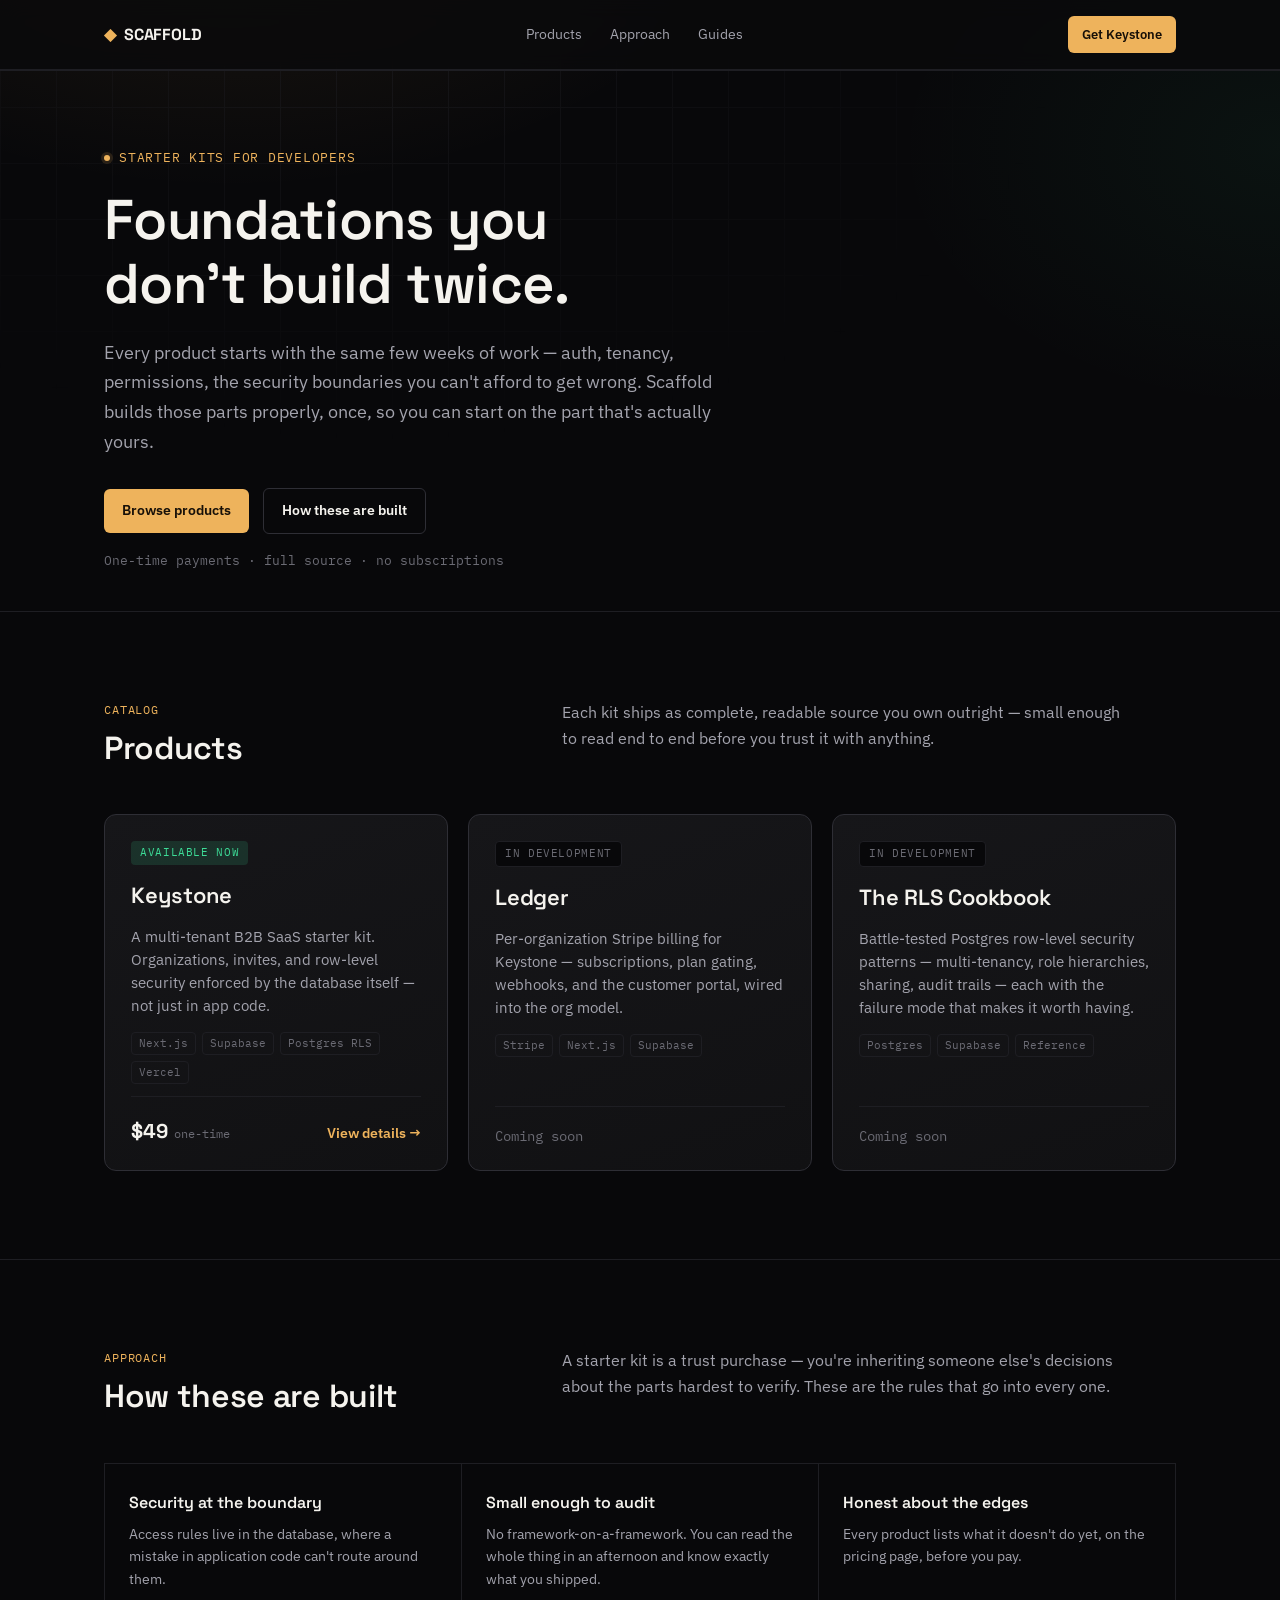
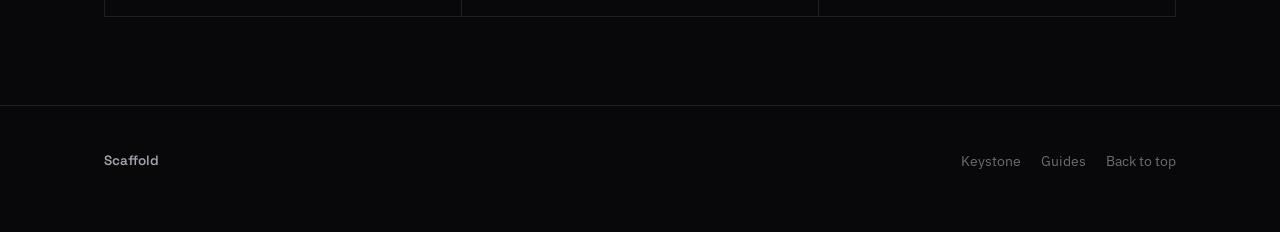
==== commit 4707ca30: "Add /guides/ section and the first article Publishes the RLS Cookbook's tenant-isolation pattern as " ====
--- a/index.html
+++ b/index.html
@@ -5,11 +5,27 @@
 <meta name="viewport" content="width=device-width, initial-scale=1.0">
 <title>Scaffold — production-ready starter kits for developers</title>
 <meta name="description" content="Scaffold builds starter kits for the parts of a product that are tedious to get right and dangerous to get wrong — auth, multi-tenancy, and database-level security. One-time payment, full source.">
-<meta name="keywords" content="developer starter kits, SaaS boilerplate, Next.js starter, Supabase starter kit, multi-tenant SaaS template">
+<meta name="google-site-verification" content="RvQUmvJ5B08M87AOorwLKHG8qPamyXWSvTC4psJ-Tto">
+<link rel="canonical" href="https://keystone-landing-cyy.pages.dev/">
 <meta property="og:title" content="Scaffold — production-ready starter kits for developers">
 <meta property="og:description" content="Starter kits for the parts that are tedious to get right and dangerous to get wrong. One-time payment, full source.">
 <meta property="og:type" content="website">
+<meta property="og:url" content="https://keystone-landing-cyy.pages.dev/">
+<meta property="og:site_name" content="Scaffold">
+<meta property="og:locale" content="en_US">
+<meta property="og:image" content="https://keystone-landing-cyy.pages.dev/assets/og-scaffold.jpg">
+<meta property="og:image:width" content="1200">
+<meta property="og:image:height" content="630">
+<meta property="og:image:alt" content="Scaffold — foundations you don't build twice.">
+<meta name="twitter:card" content="summary_large_image">
+<meta name="twitter:title" content="Scaffold — production-ready starter kits for developers">
+<meta name="twitter:description" content="Starter kits for the parts that are tedious to get right and dangerous to get wrong. One-time payment, full source.">
+<meta name="twitter:image" content="https://keystone-landing-cyy.pages.dev/assets/og-scaffold.jpg">
 <meta name="theme-color" content="#0a0a0c">
+<link rel="icon" href="favicon.ico" sizes="16x16 32x32 48x48">
+<link rel="icon" href="favicon.svg" type="image/svg+xml">
+<link rel="apple-touch-icon" href="apple-touch-icon.png">
+<link rel="manifest" href="site.webmanifest">
 <link rel="preconnect" href="https://fonts.googleapis.com">
 <link rel="preconnect" href="https://fonts.gstatic.com" crossorigin>
 <link href="https://fonts.googleapis.com/css2?family=Space+Grotesk:wght@500;600;700&family=IBM+Plex+Sans:wght@400;500;600&family=IBM+Plex+Mono:wght@400;500;600&display=swap" rel="stylesheet">
@@ -26,6 +42,7 @@
     <div class="nav-links">
       <a href="#products">Products</a>
       <a href="#approach">Approach</a>
+      <a href="guides/">Guides</a>
     </div>
     <div class="nav-right">
       <a class="btn btn-accent btn-sm" href="keystone/">Get Keystone</a>
@@ -131,6 +148,7 @@
     <div class="footer-brand">Scaffold</div>
     <div class="footer-links">
       <a href="keystone/">Keystone</a>
+      <a href="guides/">Guides</a>
       <a href="#top">Back to top</a>
     </div>
   </div>
@@ -138,5 +156,40 @@
 
 <script src="assets/site.js"></script>
 
+<script type="application/ld+json">
+{
+  "@context": "https://schema.org",
+  "@graph": [
+    {
+      "@type": "Organization",
+      "@id": "https://keystone-landing-cyy.pages.dev/#org",
+      "name": "Scaffold",
+      "url": "https://keystone-landing-cyy.pages.dev/",
+      "logo": "https://keystone-landing-cyy.pages.dev/assets/icon-512.png",
+      "description": "Production-ready starter kits for developers, covering the parts of a product that are tedious to get right and dangerous to get wrong."
+    },
+    {
+      "@type": "WebSite",
+      "@id": "https://keystone-landing-cyy.pages.dev/#website",
+      "url": "https://keystone-landing-cyy.pages.dev/",
+      "name": "Scaffold",
+      "publisher": { "@id": "https://keystone-landing-cyy.pages.dev/#org" }
+    },
+    {
+      "@type": "ItemList",
+      "name": "Scaffold products",
+      "itemListElement": [
+        {
+          "@type": "ListItem",
+          "position": 1,
+          "url": "https://keystone-landing-cyy.pages.dev/keystone/",
+          "name": "Keystone — multi-tenant Next.js + Supabase SaaS starter kit"
+        }
+      ]
+    }
+  ]
+}
+</script>
+
 </body>
 </html>
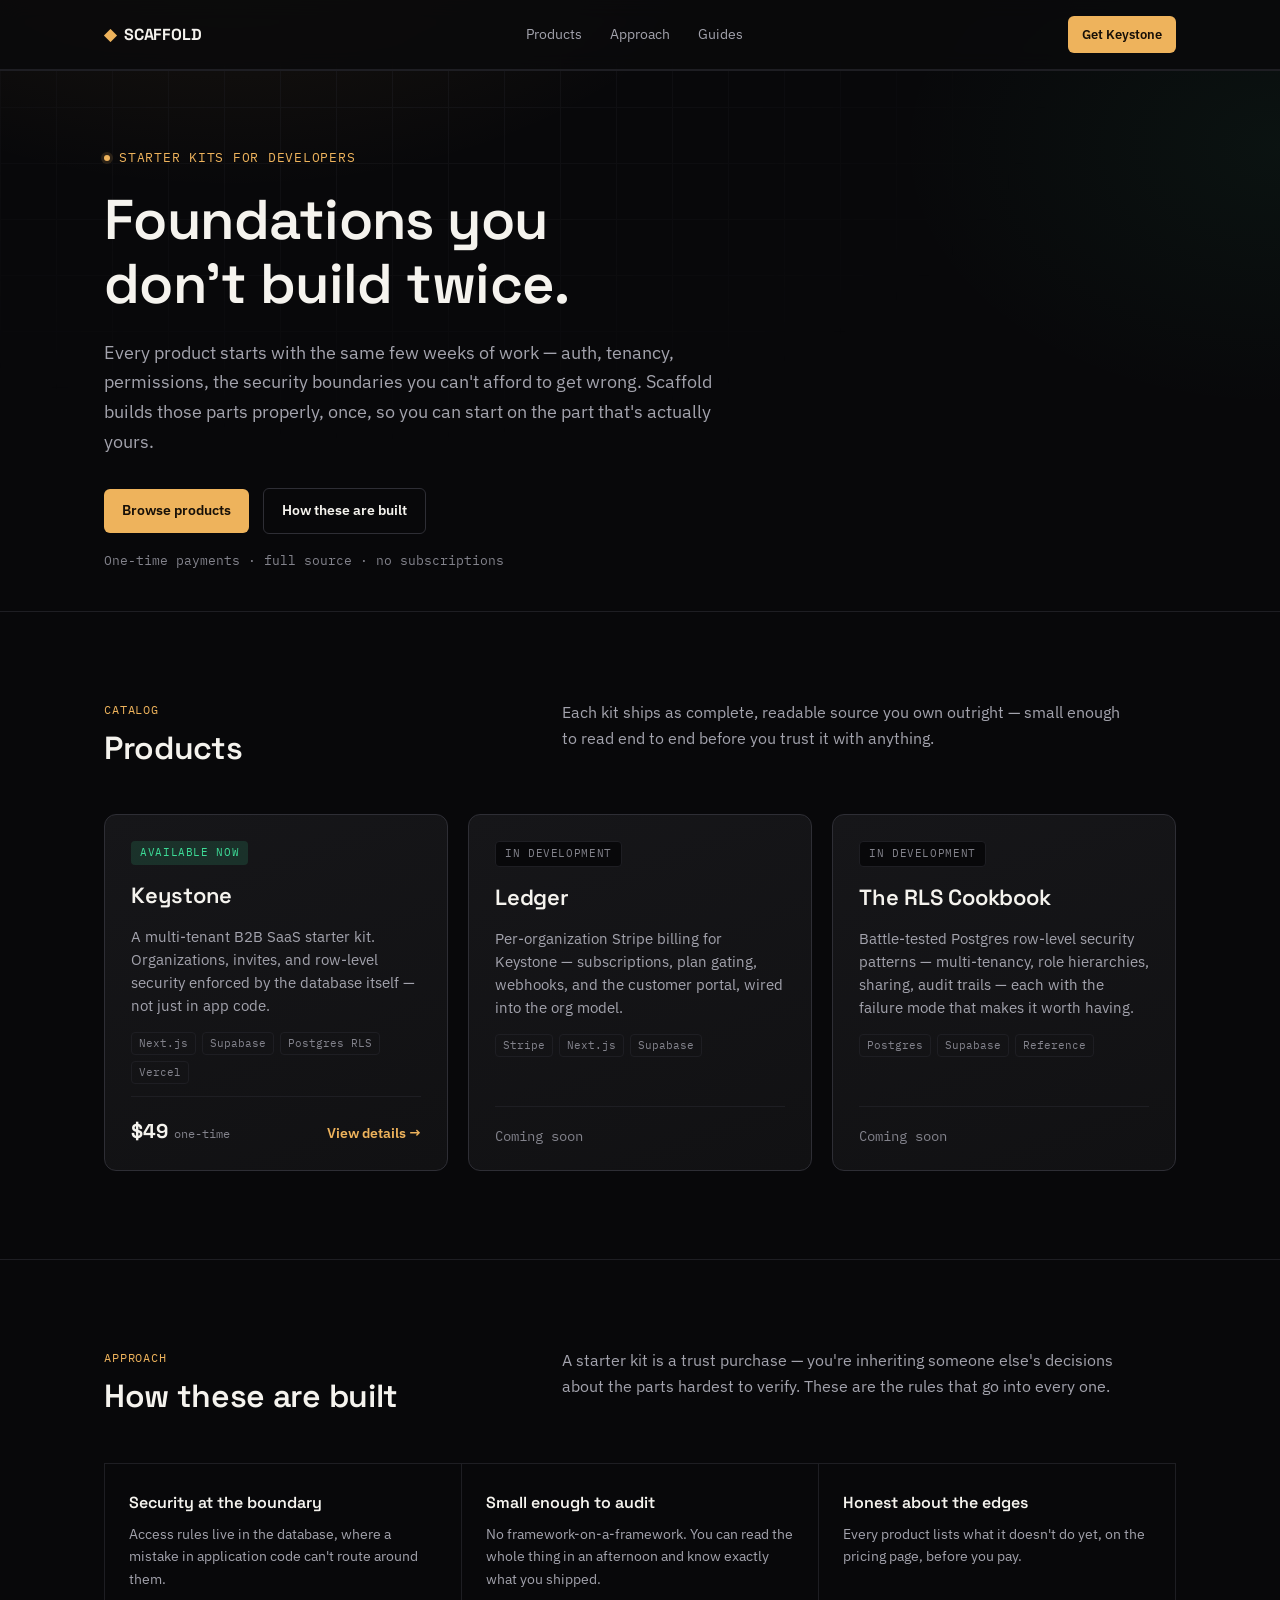
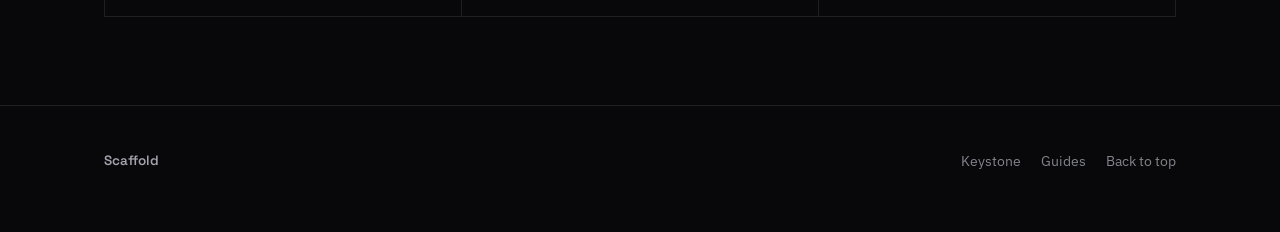
==== commit 26fc4632: "Fix accessibility issues from the Web Interface Guidelines audit Contrast: --text-faint was #6b6b74," ====
--- a/index.html
+++ b/index.html
@@ -33,6 +33,7 @@
 <link rel="stylesheet" href="assets/home.css">
 </head>
 <body>
+<a class="skip-link" href="#main">Skip to content</a>
 
 <header class="nav">
   <div class="nav-inner">
@@ -50,6 +51,8 @@
   </div>
 </header>
 
+<main id="main">
+
 <section class="hero" id="top">
   <div class="wrap">
     <div class="hero-eyebrow">Starter kits for developers</div>
@@ -142,6 +145,8 @@
     </div>
   </div>
 </section>
+
+</main>
 
 <footer>
   <div class="wrap footer-inner">
--- a/assets/base.css
+++ b/assets/base.css
@@ -11,7 +11,11 @@
   --border-soft:#1e1e23;
   --text:#f5f3ee;
   --text-dim:#a3a3ad;
-  --text-faint:#6b6b74;
+  /* Lightened from #6b6b74, which sat at 3.79:1 on --bg and 3.42:1 on
+     --bg-raised — below the WCAG AA 4.5:1 floor for body-size text. This
+     clears it on both (5.33:1 and 4.81:1) and stays a clear step below
+     --text-dim, so the three-tier hierarchy is unchanged. */
+  --text-faint:#83838c;
   --accent:#eeb35c;
   --accent-soft:rgba(238,179,92,0.14);
   --accent-line:rgba(238,179,92,0.45);
@@ -77,6 +81,26 @@
 }
 @media (prefers-reduced-motion: reduce){
   .reveal, .stagger-item{ opacity:1 !important; transform:none !important; transition:none !important; }
+}
+
+/* ---------- skip link ---------- */
+/* Off-screen until focused, then pinned above the sticky nav (z-index 30). */
+.skip-link{
+  position:absolute;
+  left:-9999px;
+  top:0;
+  z-index:100;
+  background:var(--accent);
+  color:#171008;
+  font-family:'IBM Plex Sans', sans-serif;
+  font-weight:600;
+  font-size:14px;
+  padding:12px 20px;
+  border-radius:0 0 6px 0;
+  text-decoration:none;
+}
+.skip-link:focus{
+  left:0;
 }
 
 /* ---------- nav ---------- */
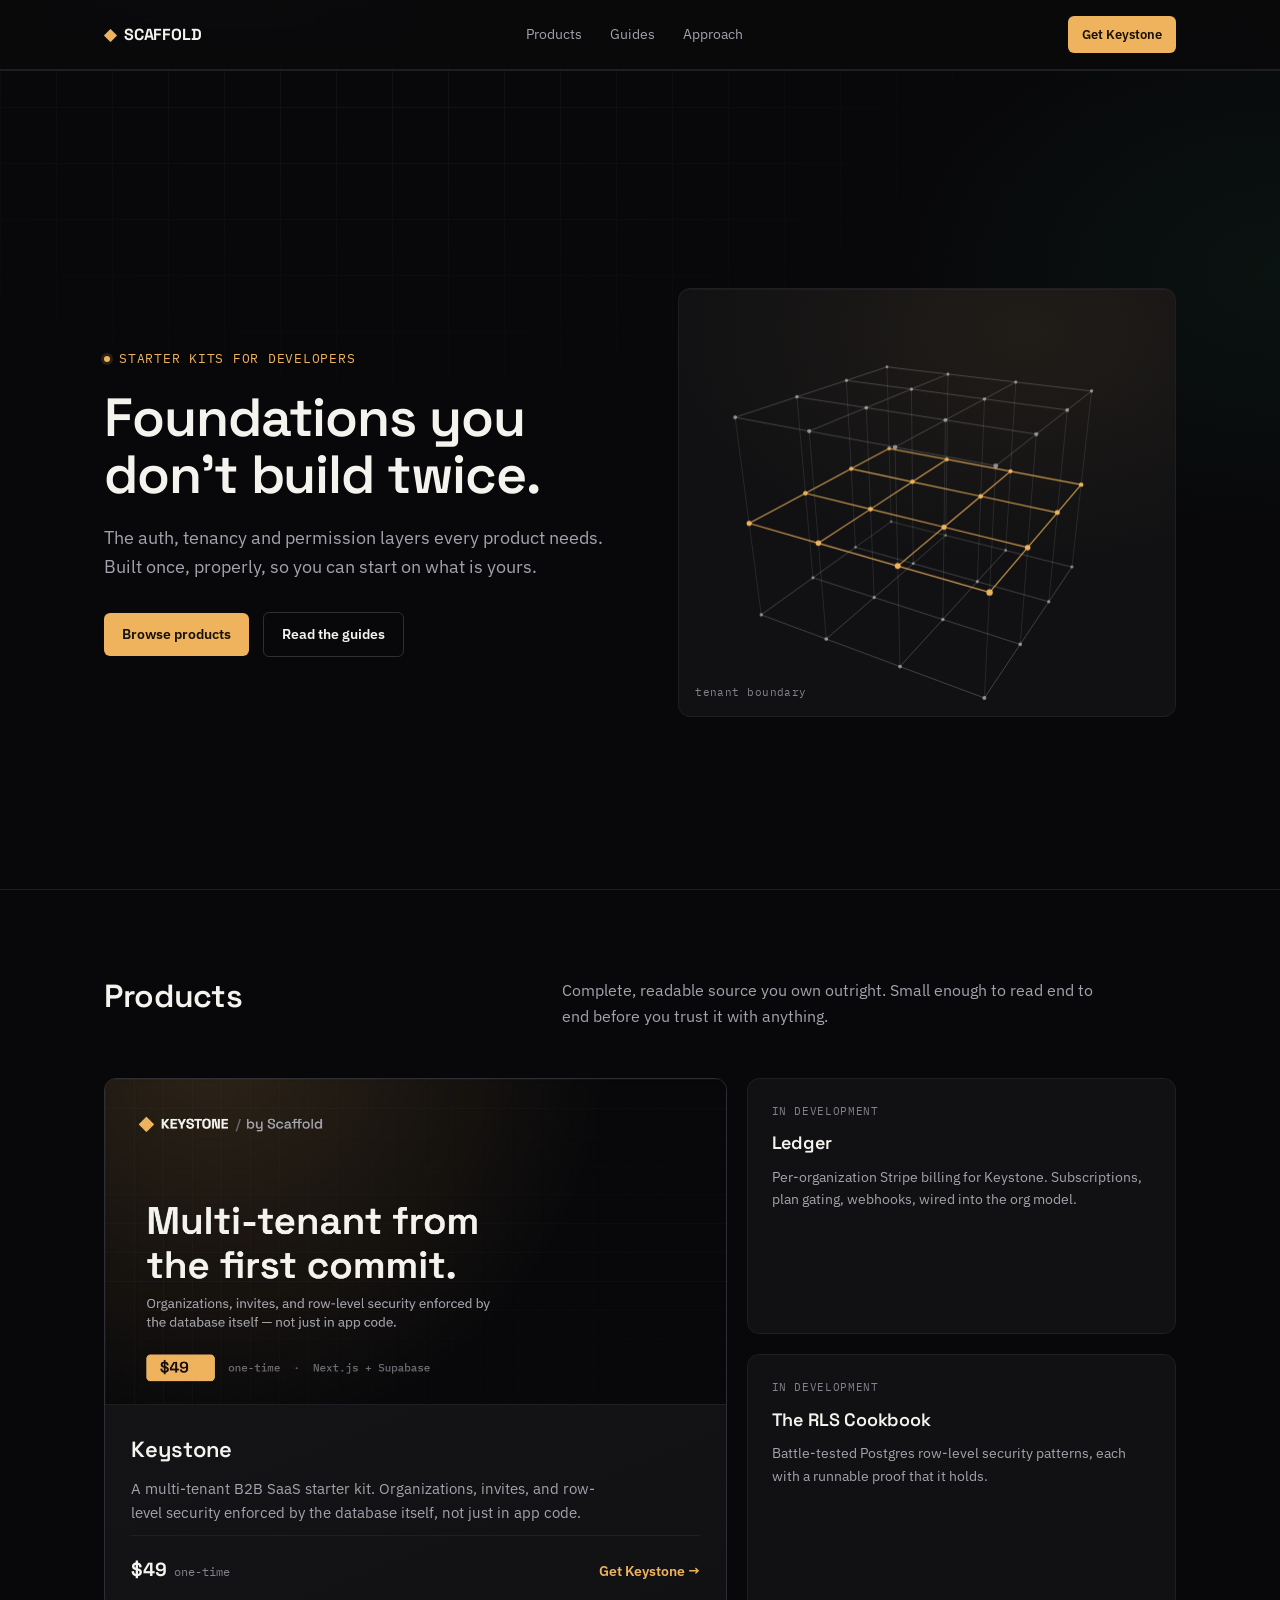
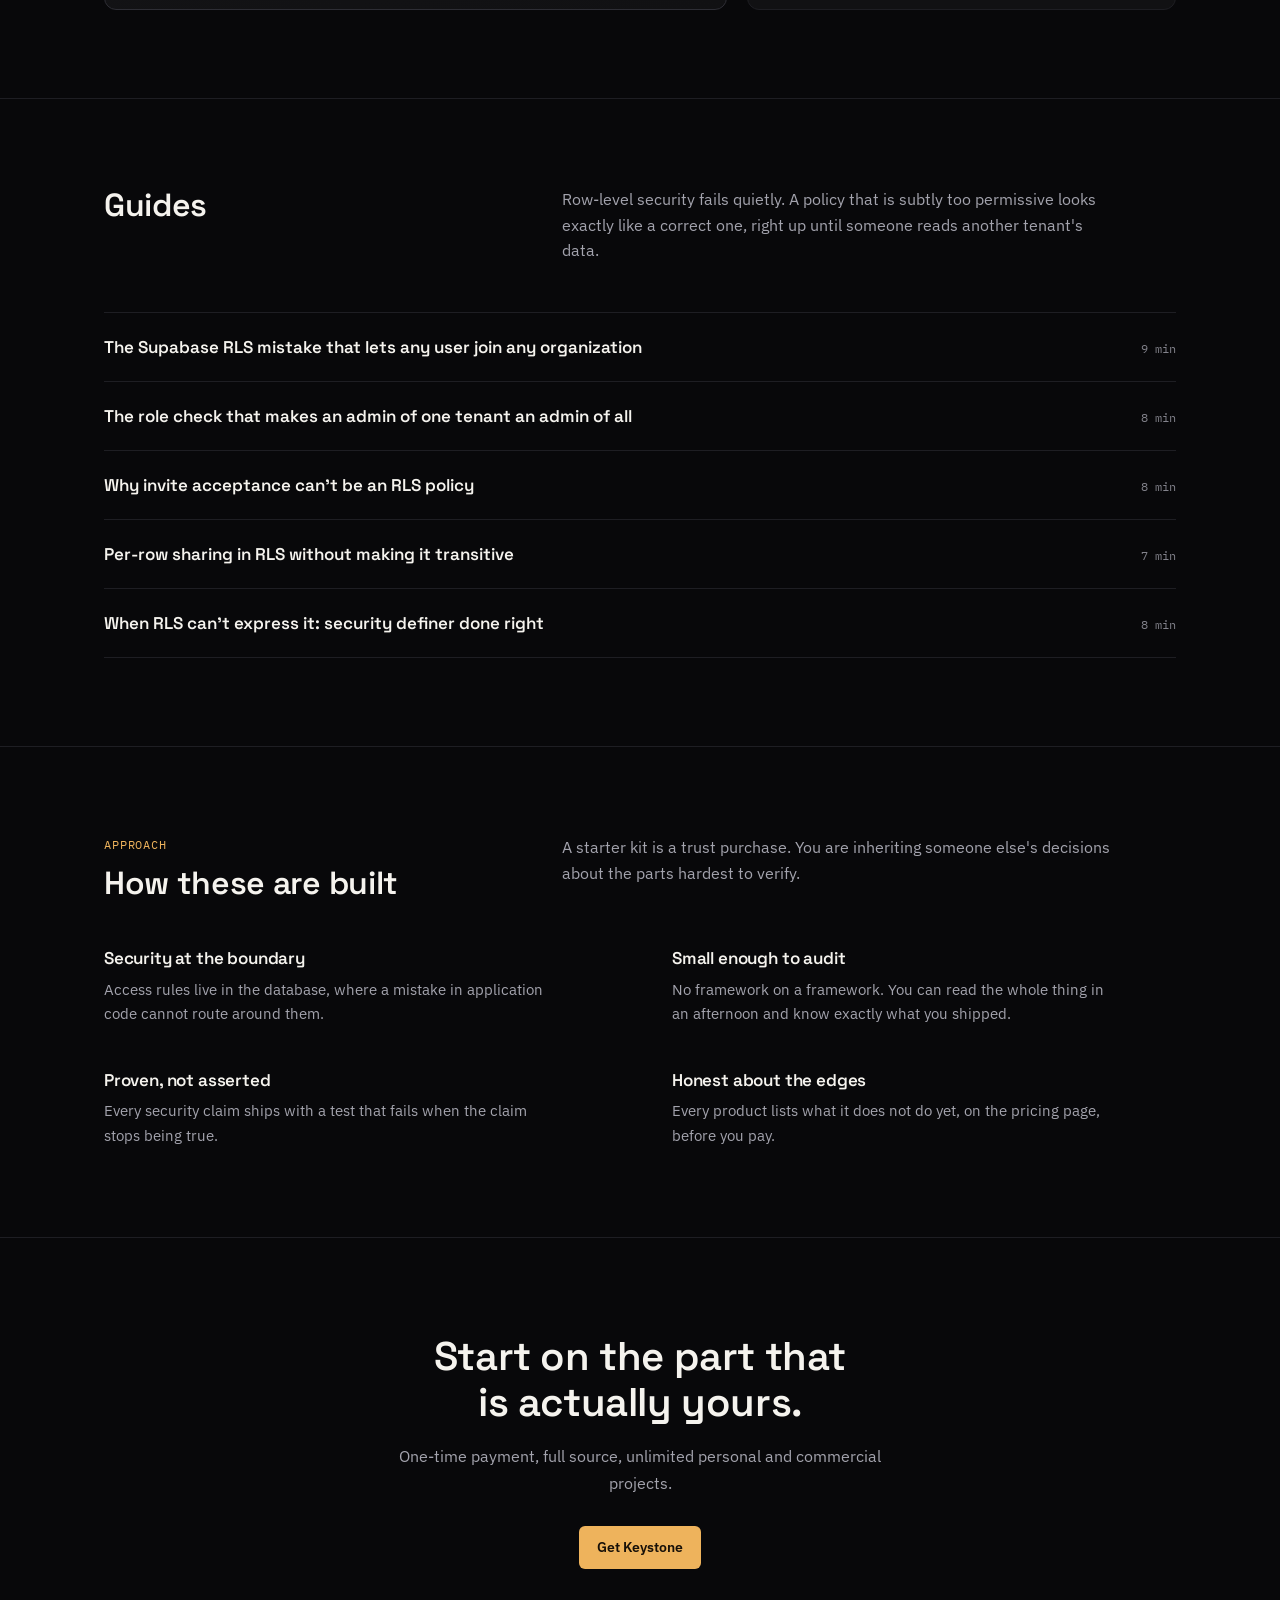
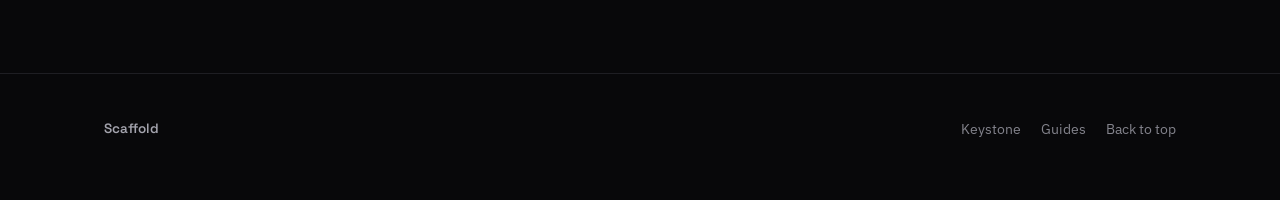
==== commit 3d0b643a: "Redesign the home page with a rendered 3D hero Run through the taste skill as a Redesign-Preserve: b" ====
--- a/index.html
+++ b/index.html
@@ -3,11 +3,11 @@
 <head>
 <meta charset="UTF-8">
 <meta name="viewport" content="width=device-width, initial-scale=1.0">
-<title>Scaffold — production-ready starter kits for developers</title>
-<meta name="description" content="Scaffold builds starter kits for the parts of a product that are tedious to get right and dangerous to get wrong — auth, multi-tenancy, and database-level security. One-time payment, full source.">
+<title>Scaffold: production-ready starter kits for developers</title>
+<meta name="description" content="Scaffold builds starter kits for the parts of a product that are tedious to get right and dangerous to get wrong: auth, multi-tenancy, and database-level security. One-time payment, full source.">
 <meta name="google-site-verification" content="RvQUmvJ5B08M87AOorwLKHG8qPamyXWSvTC4psJ-Tto">
 <link rel="canonical" href="https://keystone-landing-cyy.pages.dev/">
-<meta property="og:title" content="Scaffold — production-ready starter kits for developers">
+<meta property="og:title" content="Scaffold: production-ready starter kits for developers">
 <meta property="og:description" content="Starter kits for the parts that are tedious to get right and dangerous to get wrong. One-time payment, full source.">
 <meta property="og:type" content="website">
 <meta property="og:url" content="https://keystone-landing-cyy.pages.dev/">
@@ -16,12 +16,12 @@
 <meta property="og:image" content="https://keystone-landing-cyy.pages.dev/assets/og-scaffold.jpg">
 <meta property="og:image:width" content="1200">
 <meta property="og:image:height" content="630">
-<meta property="og:image:alt" content="Scaffold — foundations you don't build twice.">
+<meta property="og:image:alt" content="Scaffold. Foundations you don't build twice.">
 <meta name="twitter:card" content="summary_large_image">
-<meta name="twitter:title" content="Scaffold — production-ready starter kits for developers">
+<meta name="twitter:title" content="Scaffold: production-ready starter kits for developers">
 <meta name="twitter:description" content="Starter kits for the parts that are tedious to get right and dangerous to get wrong. One-time payment, full source.">
 <meta name="twitter:image" content="https://keystone-landing-cyy.pages.dev/assets/og-scaffold.jpg">
-<meta name="theme-color" content="#0a0a0c">
+<meta name="theme-color" content="#08080a">
 <link rel="icon" href="favicon.ico" sizes="16x16 32x32 48x48">
 <link rel="icon" href="favicon.svg" type="image/svg+xml">
 <link rel="apple-touch-icon" href="apple-touch-icon.png">
@@ -42,8 +42,8 @@
     </a>
     <div class="nav-links">
       <a href="#products">Products</a>
+      <a href="guides/">Guides</a>
       <a href="#approach">Approach</a>
-      <a href="guides/">Guides</a>
     </div>
     <div class="nav-right">
       <a class="btn btn-accent btn-sm" href="keystone/">Get Keystone</a>
@@ -53,72 +53,120 @@
 
 <main id="main">
 
+<!-- 1. Hero: asymmetric split, copy left, rendered scene right -->
 <section class="hero" id="top">
-  <div class="wrap">
-    <div class="hero-eyebrow">Starter kits for developers</div>
-    <h1 class="reveal">Foundations you don't build twice.</h1>
-    <p class="hero-sub reveal">Every product starts with the same few weeks of work — auth, tenancy, permissions, the security boundaries you can't afford to get wrong. Scaffold builds those parts properly, once, so you can start on the part that's actually yours.</p>
-    <div class="hero-ctas reveal">
-      <a class="btn btn-accent" href="#products">Browse products</a>
-      <a class="btn btn-ghost" href="#approach">How these are built</a>
-    </div>
-    <div class="hero-note reveal">One-time payments · full source · no subscriptions</div>
-  </div>
-</section>
-
+  <div class="wrap hero-split">
+    <div class="hero-copy">
+      <div class="hero-eyebrow">Starter kits for developers</div>
+      <h1 class="reveal">Foundations you don’t build twice.</h1>
+      <p class="hero-sub reveal">
+        The auth, tenancy and permission layers every product needs. Built once,
+        properly, so you can start on what is yours.
+      </p>
+      <div class="hero-ctas reveal">
+        <a class="btn btn-accent" href="#products">Browse products</a>
+        <a class="btn btn-ghost" href="guides/">Read the guides</a>
+      </div>
+    </div>
+
+    <div class="scene-frame reveal" aria-hidden="true">
+      <canvas id="scaffoldScene"></canvas>
+      <span class="scene-caption">tenant boundary</span>
+    </div>
+  </div>
+</section>
+
+<!-- 2. Products: asymmetric feature plus stacked minors -->
 <section id="products">
   <div class="wrap">
     <div class="section-head reveal">
       <div>
-        <div class="section-eyebrow">Catalog</div>
         <h2>Products</h2>
       </div>
-      <p>Each kit ships as complete, readable source you own outright — small enough to read end to end before you trust it with anything.</p>
-    </div>
-
-    <div class="product-grid reveal-stagger">
-
-      <a class="product-card stagger-item" href="keystone/">
-        <span class="product-status live">Available now</span>
-        <div class="product-name">Keystone</div>
-        <p class="product-tagline">A multi-tenant B2B SaaS starter kit. Organizations, invites, and row-level security enforced by the database itself — not just in app code.</p>
-        <div class="product-tags">
-          <span>Next.js</span><span>Supabase</span><span>Postgres RLS</span><span>Vercel</span>
+      <p>Complete, readable source you own outright. Small enough to read end to end before you trust it with anything.</p>
+    </div>
+
+    <div class="product-layout reveal-3d">
+      <a class="tilt feature-card-outer" href="keystone/" aria-label="Keystone, a multi-tenant Next.js and Supabase starter kit">
+        <span class="tilt-inner feature-card">
+          <img class="feature-media" src="assets/og-keystone.jpg" width="1200" height="630"
+               alt="Keystone: multi-tenant from the first commit." loading="eager" fetchpriority="high">
+          <span class="feature-body">
+            <span class="feature-name">Keystone</span>
+            <span class="feature-copy">
+              A multi-tenant B2B SaaS starter kit. Organizations, invites, and row-level
+              security enforced by the database itself, not just in app code.
+            </span>
+            <span class="feature-foot">
+              <span class="feature-price">$49<span class="unit">one-time</span></span>
+              <span class="feature-go">Get Keystone →</span>
+            </span>
+          </span>
+        </span>
+      </a>
+
+      <div class="product-minor-stack">
+        <div class="minor-card">
+          <div>
+            <div class="minor-status">In development</div>
+            <div class="feature-name" style="margin-top:8px">Ledger</div>
+            <p class="feature-copy" style="margin-top:8px">
+              Per-organization Stripe billing for Keystone. Subscriptions, plan gating,
+              webhooks, wired into the org model.
+            </p>
+          </div>
         </div>
-        <div class="product-meta">
-          <div class="product-price">$49<span class="unit">one-time</span></div>
-          <div class="product-cta">View details →</div>
+        <div class="minor-card">
+          <div>
+            <div class="minor-status">In development</div>
+            <div class="feature-name" style="margin-top:8px">The RLS Cookbook</div>
+            <p class="feature-copy" style="margin-top:8px">
+              Battle-tested Postgres row-level security patterns, each with a runnable
+              proof that it holds.
+            </p>
+          </div>
         </div>
-      </a>
-
-      <div class="product-card is-soon stagger-item">
-        <span class="product-status soon">In development</span>
-        <div class="product-name">Ledger</div>
-        <p class="product-tagline">Per-organization Stripe billing for Keystone — subscriptions, plan gating, webhooks, and the customer portal, wired into the org model.</p>
-        <div class="product-tags">
-          <span>Stripe</span><span>Next.js</span><span>Supabase</span>
-        </div>
-        <div class="product-meta">
-          <div class="product-price">Coming soon</div>
-        </div>
-      </div>
-
-      <div class="product-card is-soon stagger-item">
-        <span class="product-status soon">In development</span>
-        <div class="product-name">The RLS Cookbook</div>
-        <p class="product-tagline">Battle-tested Postgres row-level security patterns — multi-tenancy, role hierarchies, sharing, audit trails — each with the failure mode that makes it worth having.</p>
-        <div class="product-tags">
-          <span>Postgres</span><span>Supabase</span><span>Reference</span>
-        </div>
-        <div class="product-meta">
-          <div class="product-price">Coming soon</div>
-        </div>
-      </div>
-
-    </div>
-  </div>
-</section>
-
+      </div>
+    </div>
+  </div>
+</section>
+
+<!-- 3. Guides: index rows, a distinct layout family -->
+<section id="guides">
+  <div class="wrap">
+    <div class="section-head reveal">
+      <div>
+        <h2>Guides</h2>
+      </div>
+      <p>Row-level security fails quietly. A policy that is subtly too permissive looks exactly like a correct one, right up until someone reads another tenant's data.</p>
+    </div>
+
+    <div class="index-list reveal-stagger">
+      <a class="index-row stagger-item" href="guides/supabase-rls-tenant-isolation/">
+        <span class="index-title">The Supabase RLS mistake that lets any user join any organization</span>
+        <span class="index-meta">9 min</span>
+      </a>
+      <a class="index-row stagger-item" href="guides/supabase-rls-role-hierarchies/">
+        <span class="index-title">The role check that makes an admin of one tenant an admin of all</span>
+        <span class="index-meta">8 min</span>
+      </a>
+      <a class="index-row stagger-item" href="guides/supabase-invite-acceptance/">
+        <span class="index-title">Why invite acceptance can’t be an RLS policy</span>
+        <span class="index-meta">8 min</span>
+      </a>
+      <a class="index-row stagger-item" href="guides/postgres-rls-per-row-sharing/">
+        <span class="index-title">Per-row sharing in RLS without making it transitive</span>
+        <span class="index-meta">7 min</span>
+      </a>
+      <a class="index-row stagger-item" href="guides/postgres-security-definer-boundaries/">
+        <span class="index-title">When RLS can’t express it: security definer done right</span>
+        <span class="index-meta">8 min</span>
+      </a>
+    </div>
+  </div>
+</section>
+
+<!-- 4. Approach: two-column prose, no card containers -->
 <section id="approach">
   <div class="wrap">
     <div class="section-head reveal">
@@ -126,22 +174,37 @@
         <div class="section-eyebrow">Approach</div>
         <h2>How these are built</h2>
       </div>
-      <p>A starter kit is a trust purchase — you're inheriting someone else's decisions about the parts hardest to verify. These are the rules that go into every one.</p>
-    </div>
-
-    <div class="principles reveal-stagger">
-      <div class="principle stagger-item">
-        <div class="p-title">Security at the boundary</div>
-        <div class="p-body">Access rules live in the database, where a mistake in application code can't route around them.</div>
-      </div>
-      <div class="principle stagger-item">
-        <div class="p-title">Small enough to audit</div>
-        <div class="p-body">No framework-on-a-framework. You can read the whole thing in an afternoon and know exactly what you shipped.</div>
-      </div>
-      <div class="principle stagger-item">
-        <div class="p-title">Honest about the edges</div>
-        <div class="p-body">Every product lists what it doesn't do yet, on the pricing page, before you pay.</div>
-      </div>
+      <p>A starter kit is a trust purchase. You are inheriting someone else's decisions about the parts hardest to verify.</p>
+    </div>
+
+    <div class="approach-grid reveal-stagger">
+      <div class="approach-item stagger-item">
+        <h3>Security at the boundary</h3>
+        <p>Access rules live in the database, where a mistake in application code cannot route around them.</p>
+      </div>
+      <div class="approach-item stagger-item">
+        <h3>Small enough to audit</h3>
+        <p>No framework on a framework. You can read the whole thing in an afternoon and know exactly what you shipped.</p>
+      </div>
+      <div class="approach-item stagger-item">
+        <h3>Proven, not asserted</h3>
+        <p>Every security claim ships with a test that fails when the claim stops being true.</p>
+      </div>
+      <div class="approach-item stagger-item">
+        <h3>Honest about the edges</h3>
+        <p>Every product lists what it does not do yet, on the pricing page, before you pay.</p>
+      </div>
+    </div>
+  </div>
+</section>
+
+<!-- 5. Closing: centred statement, full width -->
+<section class="closing">
+  <div class="wrap">
+    <h2 class="reveal">Start on the part that is actually yours.</h2>
+    <p class="reveal">One-time payment, full source, unlimited personal and commercial projects.</p>
+    <div class="hero-ctas reveal">
+      <a class="btn btn-accent" href="keystone/">Get Keystone</a>
     </div>
   </div>
 </section>
@@ -160,6 +223,7 @@
 </footer>
 
 <script src="assets/site.js"></script>
+<script src="assets/scene.js"></script>
 
 <script type="application/ld+json">
 {
@@ -188,7 +252,7 @@
           "@type": "ListItem",
           "position": 1,
           "url": "https://keystone-landing-cyy.pages.dev/keystone/",
-          "name": "Keystone — multi-tenant Next.js + Supabase SaaS starter kit"
+          "name": "Keystone: multi-tenant Next.js + Supabase SaaS starter kit"
         }
       ]
     }
--- a/assets/home.css
+++ b/assets/home.css
@@ -1,117 +1,310 @@
 /* ============================================
-   Scaffold home — product index styles
+   Scaffold home — composition and depth
    Requires base.css
+
+   Shape lock: surfaces 12px, controls 6px. Nothing else.
+   Accent lock: --accent only. No second hue anywhere on this page.
    ============================================ */
 
-.product-grid{
-  display:grid;
-  grid-template-columns:repeat(auto-fit, minmax(300px, 1fr));
+:root{
+  --r-surface:12px;
+  --r-control:6px;
+}
+
+/* ---------- hero: asymmetric split ---------- */
+.hero-split{
+  display:grid;
+  grid-template-columns: 1.02fr 0.98fr;
+  gap:56px;
+  align-items:center;
+  min-height:min(78dvh, 720px);
+  padding-top:72px;   /* under the pt-24 cap */
+  padding-bottom:64px;
+}
+/* No max-width here: ch resolves against this element's 16px font, so a
+   character-based cap on the wrapper throttles the display type to a ~280px
+   column and forces the headline to 4 lines. Constrain the children instead,
+   where ch resolves against their own size. */
+.hero-copy{ min-width:0; }
+.hero-copy h1{
+  font-size:clamp(34px, 4.2vw, 56px);
+  line-height:1.07;
+  letter-spacing:-0.02em;
+  max-width:17ch;          /* two lines at display size */
+  text-wrap:balance;
+}
+.hero-copy .hero-sub{
+  margin-top:20px;
+  max-width:46ch;
+  color:var(--text-dim);
+  font-size:clamp(16px, 1.5vw, 18px);
+  line-height:1.6;
+  text-wrap:pretty;
+}
+.hero-copy .hero-ctas{ margin-top:30px; }
+
+/* Canvas frame. The border and inset shadow give the scene an edge so it
+   reads as a rendered object rather than loose marks on the page. */
+.scene-frame{
+  position:relative;
+  aspect-ratio: 1 / 0.86;
+  border:1px solid var(--border-soft);
+  border-radius:var(--r-surface);
+  background:
+    radial-gradient(120% 90% at 70% 10%, rgba(238,179,92,0.07), transparent 60%),
+    var(--bg-inset);
+  box-shadow: inset 0 1px 0 rgba(245,243,238,0.04);
+  overflow:hidden;
+}
+.scene-frame canvas{
+  display:block;
+  width:100%;
+  height:100%;
+}
+.scene-caption{
+  position:absolute;
+  left:16px; bottom:14px;
+  font-family:'IBM Plex Mono', monospace;
+  font-size:11px;
+  letter-spacing:0.04em;
+  color:var(--text-faint);
+  pointer-events:none;
+}
+
+@media (max-width:900px){
+  .hero-split{
+    grid-template-columns:1fr;
+    gap:36px;
+    min-height:0;
+    padding-top:48px;
+  }
+  .hero-copy{ max-width:none; }
+  .scene-frame{ aspect-ratio: 1 / 0.62; }
+}
+
+/* ---------- products: asymmetric, not three equal cards ---------- */
+.product-layout{
+  display:grid;
+  grid-template-columns: 1.45fr 1fr;
   gap:20px;
-}
-
-.product-card{
+  align-items:stretch;
+}
+.product-minor-stack{
+  display:grid;
+  grid-template-rows:1fr 1fr;
+  gap:20px;
+}
+@media (max-width:900px){
+  .product-layout{ grid-template-columns:1fr; }
+}
+
+/* Parallax tilt: real 3D transform, driven by pointer, feedback-motivated.
+   The anchor is the perspective host; the inner span is what rotates. */
+.tilt{
+  display:block;
+  height:100%;
+  perspective:1000px;
+  text-decoration:none;
+  color:inherit;
+}
+.tilt-inner{
+  display:flex;
+  flex-direction:column;
+  height:100%;
+  transform-style:preserve-3d;
+  transition:transform 0.5s cubic-bezier(.2,.7,.2,1);
+  will-change:transform;
+}
+@media (hover:hover) and (pointer:fine){
+  .tilt:hover .tilt-inner{ transition-duration:0.12s; }
+}
+@media (prefers-reduced-motion:reduce){
+  .tilt-inner{ transform:none !important; transition:none; }
+}
+
+.feature-card{
   position:relative;
   border:1px solid var(--border);
-  border-radius:12px;
-  background:linear-gradient(160deg, var(--bg-raised), var(--bg-inset));
-  padding:26px 26px 22px;
+  border-radius:var(--r-surface);
+  background:linear-gradient(158deg, var(--bg-raised), var(--bg-inset));
+  overflow:hidden;
+  transition:border-color 0.2s ease;
+}
+.tilt:hover .feature-card{ border-color:var(--accent-line); }
+.tilt:focus-visible .feature-card{ border-color:var(--accent); }
+
+.feature-media{
+  display:block;
+  width:100%;
+  /* height:auto is load-bearing. The width/height attributes on the <img> are
+     there to reserve space and avoid CLS, but without this the attribute
+     height (630) wins over aspect-ratio and the card inflates. */
+  height:auto;
+  aspect-ratio: 1200 / 630;
+  object-fit:cover;
+  border-bottom:1px solid var(--border-soft);
+  transform:translateZ(0);
+}
+.feature-body{
+  padding:26px 26px 24px;
   display:flex;
   flex-direction:column;
+  gap:10px;
+  flex:1;
+}
+.feature-name{
+  display:block;
+  font-family:'Space Grotesk', sans-serif;
+  font-weight:600;
+  font-size:22px;
+  letter-spacing:-0.01em;
+  color:var(--text);
+}
+.feature-copy{
+  display:block;
+  color:var(--text-dim);
+  font-size:15px;
+  line-height:1.6;
+  max-width:52ch;
+}
+.feature-foot{
+  margin-top:auto;
+  padding-top:18px;
+  display:flex;
+  align-items:baseline;
+  justify-content:space-between;
   gap:12px;
-  text-decoration:none;
-  transition:border-color 0.18s ease, transform 0.18s ease;
-}
-a.product-card:hover{
-  border-color:var(--accent-line);
-  transform:translateY(-2px);
-}
-
-.product-status{
+  border-top:1px solid var(--border-soft);
+}
+.feature-price{
+  font-family:'Space Grotesk', sans-serif;
+  font-weight:700;
+  font-size:19px;
+  color:var(--text);
+}
+.feature-price .unit{
+  font-family:'IBM Plex Mono', monospace;
+  font-weight:400;
+  font-size:11.5px;
+  color:var(--text-faint);
+  margin-left:7px;
+}
+.feature-go{
+  font-size:13.5px;
+  font-weight:600;
+  color:var(--accent);
+  white-space:nowrap;
+}
+
+.minor-card{
+  display:flex;
+  flex-direction:column;
+  justify-content:space-between;
+  gap:14px;
+  padding:24px;
+  border:1px solid var(--border-soft);
+  border-radius:var(--r-surface);
+  background:var(--bg-inset);
+}
+.minor-card .feature-name{ font-size:18px; }
+.minor-card .feature-copy{ font-size:14px; }
+.minor-status{
   font-family:'IBM Plex Mono', monospace;
   font-size:10.5px;
   letter-spacing:0.06em;
   text-transform:uppercase;
-  display:inline-flex; align-items:center; gap:7px;
-  align-self:flex-start;
-  padding:3px 9px;
-  border-radius:4px;
-}
-.product-status.live{ background:var(--success-soft); color:var(--success); }
-.product-status.soon{ background:var(--bg); color:var(--text-faint); border:1px solid var(--border-soft); }
-
-.product-name{
+  color:var(--text-faint);
+}
+
+/* ---------- guides: index rows, a different layout family ---------- */
+.index-list{ border-top:1px solid var(--border-soft); }
+.index-row{
+  display:grid;
+  grid-template-columns: 1fr auto;
+  gap:24px;
+  align-items:baseline;
+  padding:20px 0;
+  border-bottom:1px solid var(--border-soft);
+  text-decoration:none;
+  transition:padding-left 0.22s cubic-bezier(.2,.7,.2,1), border-color 0.22s ease;
+}
+a.index-row:hover{
+  padding-left:10px;
+  border-bottom-color:var(--accent-line);
+}
+a.index-row:hover .index-title{ color:var(--accent); }
+.index-title{
   font-family:'Space Grotesk', sans-serif;
   font-weight:600;
-  font-size:22px;
-  letter-spacing:-0.01em;
-}
-.product-tagline{
-  color:var(--text-dim);
-  font-size:14.5px;
-  line-height:1.6;
-}
-
-.product-tags{
-  display:flex; flex-wrap:wrap; gap:6px;
-  margin-top:2px;
-}
-.product-tags span{
+  font-size:17px;
+  transition:color 0.2s ease;
+}
+.index-meta{
   font-family:'IBM Plex Mono', monospace;
-  font-size:10.5px;
-  color:var(--text-faint);
-  border:1px solid var(--border-soft);
-  border-radius:4px;
-  padding:2px 7px;
-}
-
-.product-meta{
-  margin-top:auto;
-  padding-top:18px;
-  border-top:1px solid var(--border-soft);
-  display:flex; align-items:baseline; justify-content:space-between;
-  gap:12px;
-}
-.product-price{
-  font-family:'Space Grotesk', sans-serif;
-  font-weight:700;
-  font-size:20px;
-  color:var(--text);
-}
-.product-price .unit{
-  font-family:'IBM Plex Mono', monospace;
-  font-weight:400;
   font-size:11.5px;
   color:var(--text-faint);
-  margin-left:6px;
-}
-.product-cta{
-  font-size:13.5px;
-  font-weight:600;
-  color:var(--accent);
   white-space:nowrap;
 }
-.product-card.is-soon{ opacity:0.72; }
-.product-card.is-soon .product-price{ color:var(--text-faint); font-size:14px; font-family:'IBM Plex Mono', monospace; font-weight:400; }
-
-/* ---------- principles strip ---------- */
-.principles{
-  display:grid;
-  grid-template-columns:repeat(3,1fr);
-  border-top:1px solid var(--border-soft);
-  border-left:1px solid var(--border-soft);
-}
-.principle{
-  padding:26px 24px;
-  border-right:1px solid var(--border-soft);
-  border-bottom:1px solid var(--border-soft);
-}
-.principle .p-title{
+@media (max-width:640px){
+  .index-row{ grid-template-columns:1fr; gap:6px; }
+}
+
+/* ---------- approach: two-column prose, no card boxes ---------- */
+.approach-grid{
+  display:grid;
+  grid-template-columns: repeat(2, minmax(0,1fr));
+  gap:44px 64px;
+}
+.approach-item h3{
   font-family:'Space Grotesk', sans-serif;
   font-weight:600;
+  font-size:17px;
+  margin-bottom:9px;
+}
+.approach-item p{
+  color:var(--text-dim);
+  font-size:15px;
+  line-height:1.65;
+  max-width:50ch;
+}
+@media (max-width:760px){
+  .approach-grid{ grid-template-columns:1fr; gap:32px; }
+}
+
+/* ---------- closing statement: full-bleed, own layout family ---------- */
+.closing{
+  border-top:1px solid var(--border-soft);
+  padding:96px 0 104px;
+  text-align:center;
+}
+.closing h2{
+  font-size:clamp(26px, 3.6vw, 40px);
+  max-width:20ch;
+  margin:0 auto;
+  text-wrap:balance;
+}
+.closing p{
+  margin:18px auto 0;
+  max-width:52ch;
+  color:var(--text-dim);
   font-size:16px;
-  margin-bottom:7px;
-}
-.principle .p-body{ color:var(--text-dim); font-size:14px; line-height:1.6; }
-@media (max-width:760px){
-  .principles{ grid-template-columns:1fr; }
-}
+  line-height:1.65;
+}
+.closing .hero-ctas{ justify-content:center; margin-top:30px; }
+
+/* ---------- depth on scroll reveal ---------- */
+/* base.css fades and lifts. Here the lift carries a small rotateX so entering
+   content reads as tilting into the page plane, matching the hero's 3D. */
+.reveal-3d{
+  opacity:0;
+  transform:perspective(900px) rotateX(6deg) translateY(22px);
+  transition:opacity 0.75s cubic-bezier(.2,.7,.2,1),
+             transform 0.75s cubic-bezier(.2,.7,.2,1);
+}
+.reveal-3d.in-view{
+  opacity:1;
+  transform:perspective(900px) rotateX(0) translateY(0);
+}
+@media (prefers-reduced-motion:reduce){
+  .reveal-3d{ opacity:1 !important; transform:none !important; transition:none !important; }
+}
